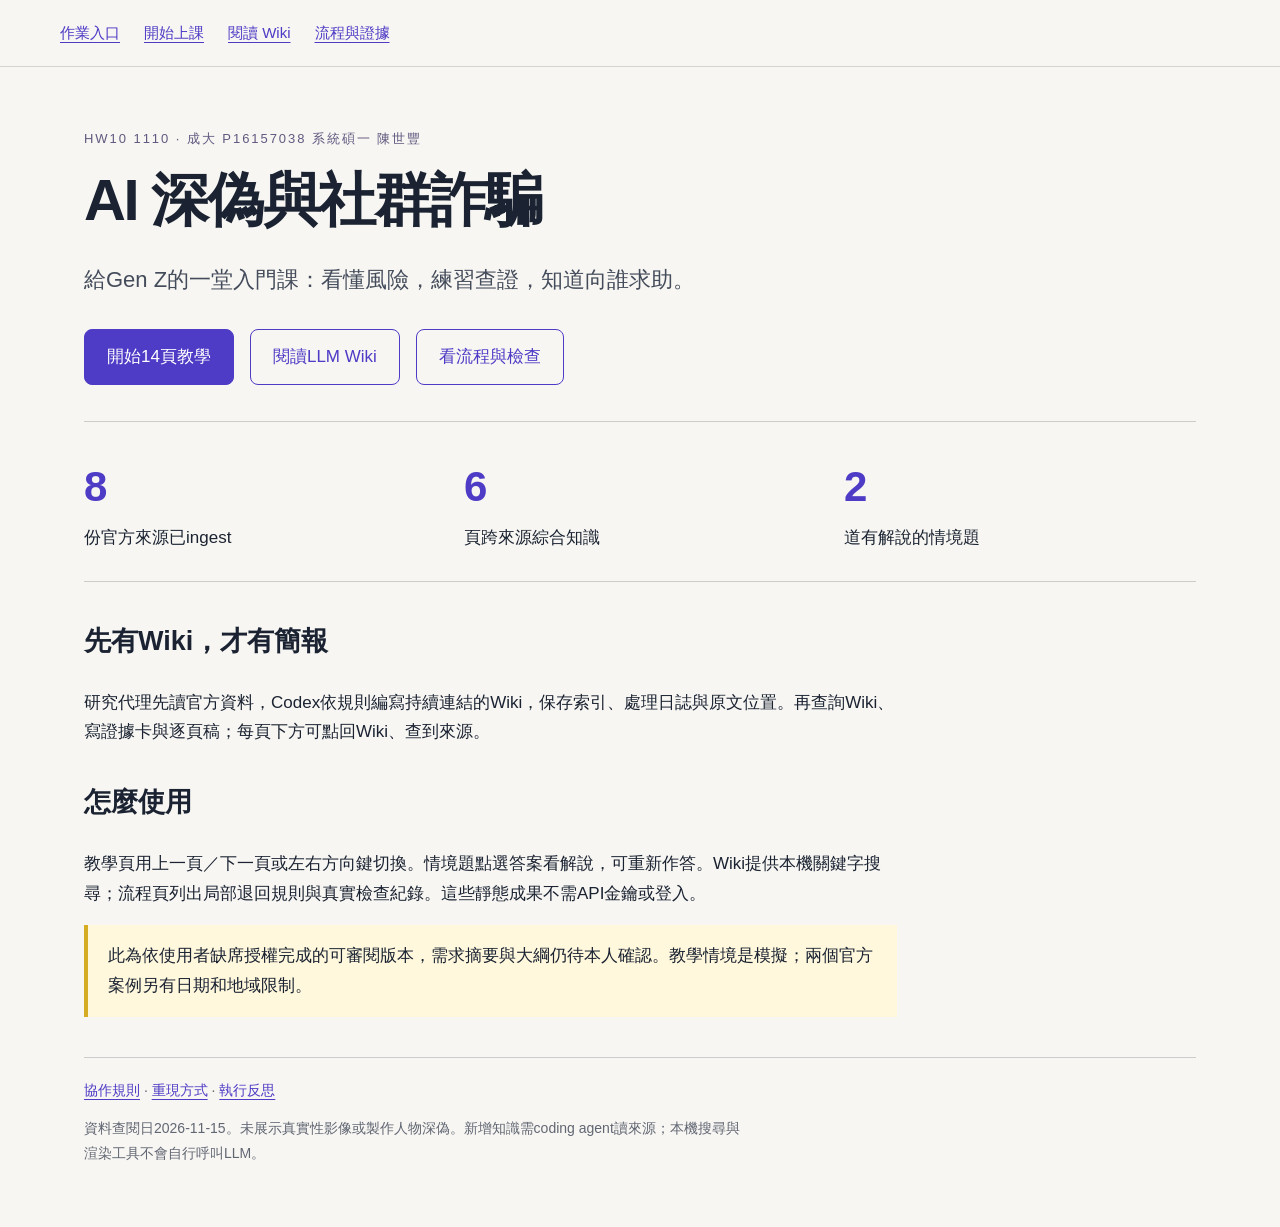
==== index.html @ 1b9a0677 "Render Wiki-derived teaching deck with independent review and real acceptance evidence" ====
<!doctype html><html lang="zh-Hant"><head><meta charset="utf-8"><meta name="viewport" content="width=device-width,initial-scale=1"><title>AI深偽與社群詐騙 HW10</title><style>*{box-sizing:border-box}body{margin:0;background:#f7f6f2;color:#1b2332;font:17px/1.75 "Microsoft JhengHei",sans-serif}a{color:#4e3bc6;text-underline-offset:4px}button,input{font:inherit}button,a,input{outline-offset:4px}a:focus-visible,button:focus-visible,input:focus-visible{outline:3px solid #9765eb}header{padding:20px max(24px,calc((100vw - 1160px)/2));border-bottom:1px solid #d5d5d0;display:flex;gap:24px;flex-wrap:wrap}header a{font-size:15px}main{max-width:1160px;margin:auto;padding:48px 24px}h1{font-size:clamp(32px,5vw,58px);line-height:1.25;letter-spacing:-.04em;margin:12px 0 24px}h2{font-size:27px;margin-top:32px}h3{font-size:21px;margin-bottom:8px}p{max-width:86ch}.eyebrow{font-size:13px;letter-spacing:.15em;color:#625880}.lead{font-size:22px;color:#444c5b}.actions{display:flex;flex-wrap:wrap;gap:16px;margin:30px 0}.actions a{padding:12px 22px;border:1px solid #4e3bc6;border-radius:8px;text-decoration:none}.actions a:first-child{background:#4e3bc6;color:white}.facts{display:grid;grid-template-columns:repeat(3,1fr);gap:28px;border-block:1px solid #ccc;padding:28px 0;margin:36px 0}.facts strong{font-size:42px;color:#4e3bc6;display:block}.notice{padding:16px 20px;border-left:4px solid #d5ac24;background:#fff8dd}.layout{display:grid;grid-template-columns:290px minmax(0,1fr);gap:40px}.side input{width:100%;padding:10px;border:1px solid #c9c9d2;border-radius:6px}.side nav a{display:block;margin:10px 0;font-size:14px}.side{min-width:0}.article{background:#fff;border:1px solid #ddd;padding:28px;min-width:0;overflow-wrap:anywhere}.article h1{font-size:30px}.article h2{font-size:22px}.article h3{font-size:18px}.article ul{padding-left:24px}.meta{font-size:14px;color:#5d6371}.graph{display:grid;gap:12px;margin:28px 0}.node{display:grid;grid-template-columns:60px 1fr 1fr;gap:18px;border-bottom:1px solid #ccc;padding:16px 12px}.node .number{color:#5d3cce;font-size:22px}.return{color:#a3481e;font-size:14px}.arrow{text-align:center;color:#7863b7;font-size:22px;line-height:1}table{border-collapse:collapse;width:100%;font-size:14px}td,th{text-align:left;padding:10px;border:1px solid #ccc;vertical-align:top}th{background:#eeecf4}.scroll{overflow:auto}code{font-family:Consolas,monospace;font-size:.9em;background:#eeeaf6;padding:2px 4px}footer{font-size:14px;color:#616673;margin-top:40px;border-top:1px solid #ccc;padding-top:20px}@media(max-width:750px){.layout,.facts{grid-template-columns:1fr}.node{grid-template-columns:40px 1fr}.node>div:last-child{grid-column:2}main{padding:30px 20px}.article{padding:20px}.side nav{max-height:230px;overflow:auto}h1{font-size:34px}}@media print{header,.side,.actions{display:none}.layout{display:block}.article{border:0}main{padding:0}}</style></head><body><header><a href="index.html">作業入口</a><a href="deck.html">開始上課</a><a href="wiki.html">閱讀 Wiki</a><a href="workflow.html">流程與證據</a></header><main><p class="eyebrow">HW10 1110 · 成大 P16157038 系統碩一 陳世豐</p><h1>AI 深偽與社群詐騙</h1><p class="lead">給Gen Z的一堂入門課：看懂風險，練習查證，知道向誰求助。</p><div class="actions"><a href="deck.html">開始14頁教學</a><a href="wiki.html">閱讀LLM Wiki</a><a href="workflow.html">看流程與檢查</a></div><div class="facts"><div><strong>8</strong>份官方來源已ingest</div><div><strong>6</strong>頁跨來源綜合知識</div><div><strong>2</strong>道有解說的情境題</div></div><h2>先有Wiki，才有簡報</h2><p>研究代理先讀官方資料，Codex依規則編寫持續連結的Wiki，保存索引、處理日誌與原文位置。再查詢Wiki、寫證據卡與逐頁稿；每頁下方可點回Wiki、查到來源。</p><h2>怎麼使用</h2><p>教學頁用上一頁／下一頁或左右方向鍵切換。情境題點選答案看解說，可重新作答。Wiki提供本機關鍵字搜尋；流程頁列出局部退回規則與真實檢查紀錄。這些靜態成果不需API金鑰或登入。</p><p class="notice">此為依使用者缺席授權完成的可審閱版本，需求摘要與大綱仍待本人確認。教學情境是模擬；兩個官方案例另有日期和地域限制。</p><footer><a href="AGENTS.md">協作規則</a> · <a href="README.md">重現方式</a> · <a href="reflection.md">執行反思</a><p>資料查閱日2026-11-15。未展示真實性影像或製作人物深偽。新增知識需coding agent讀來源；本機搜尋與渲染工具不會自行呼叫LLM。</p></footer></main></body></html>
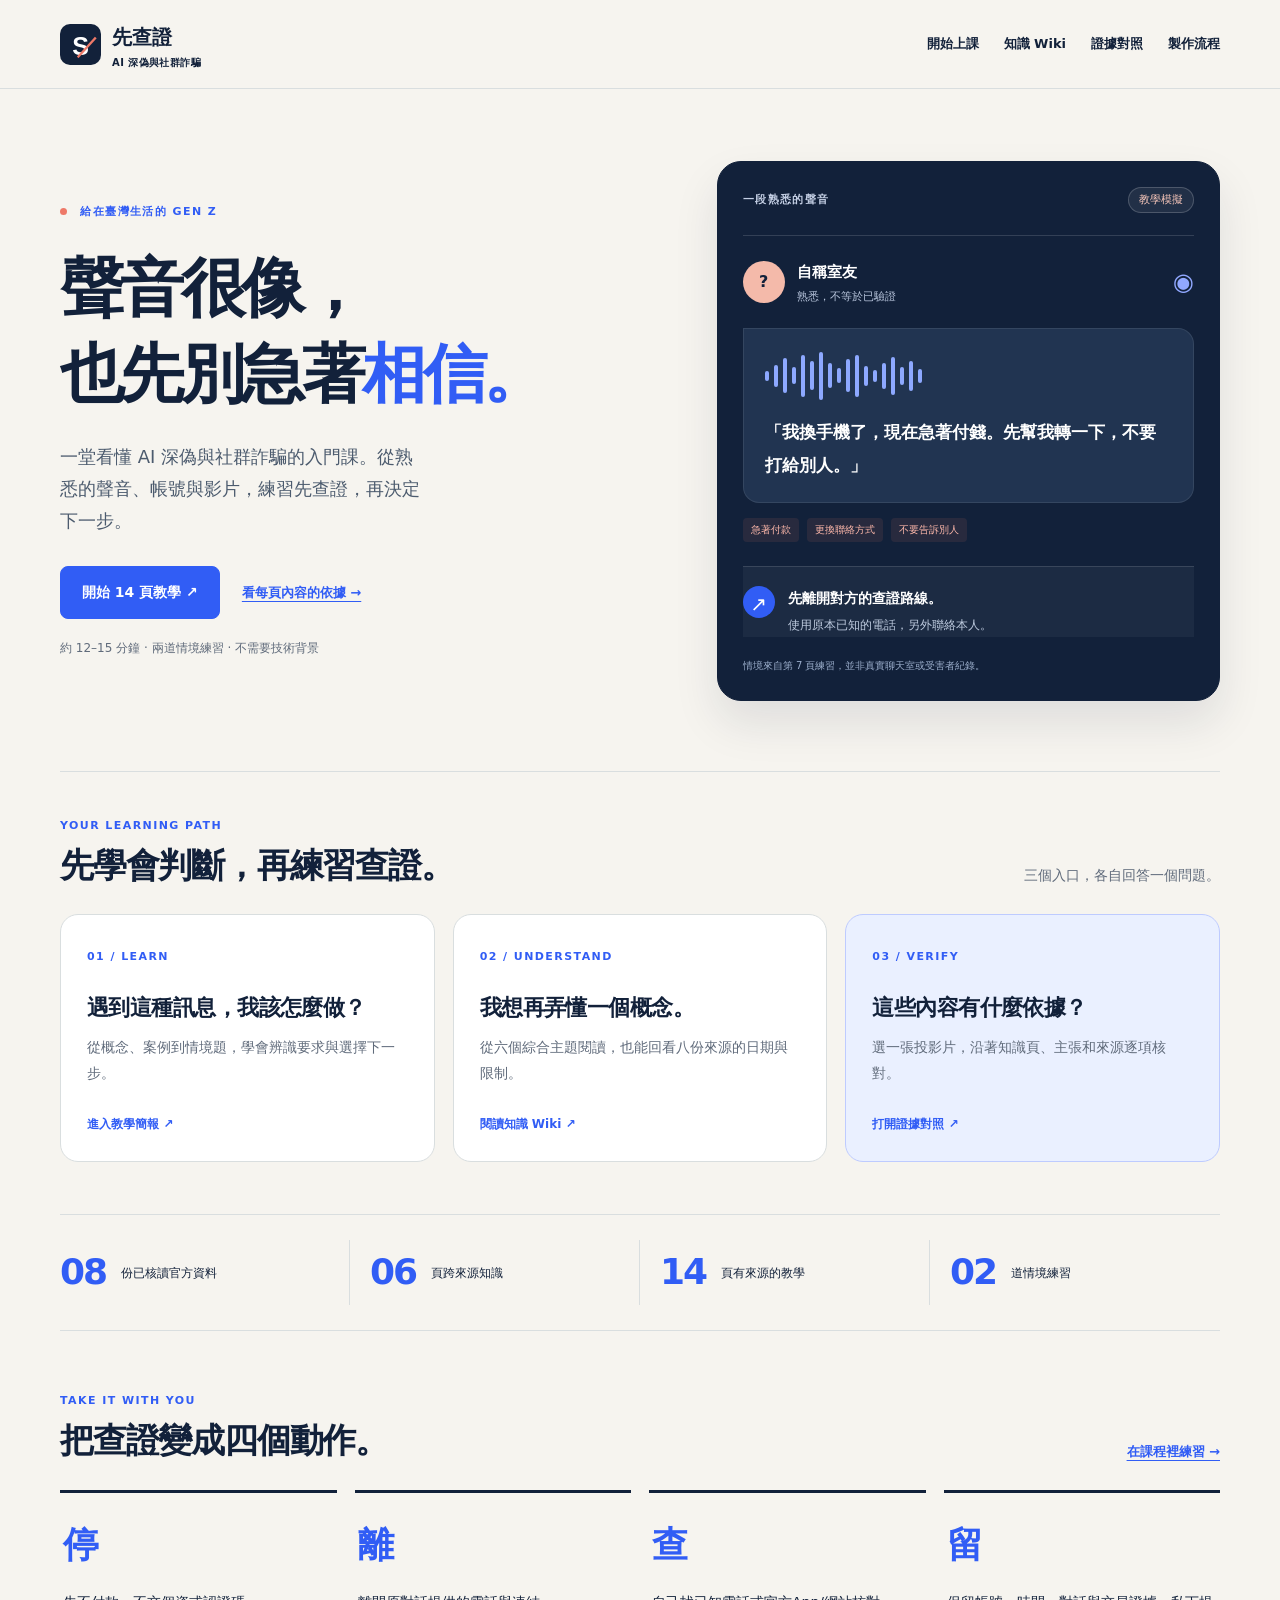
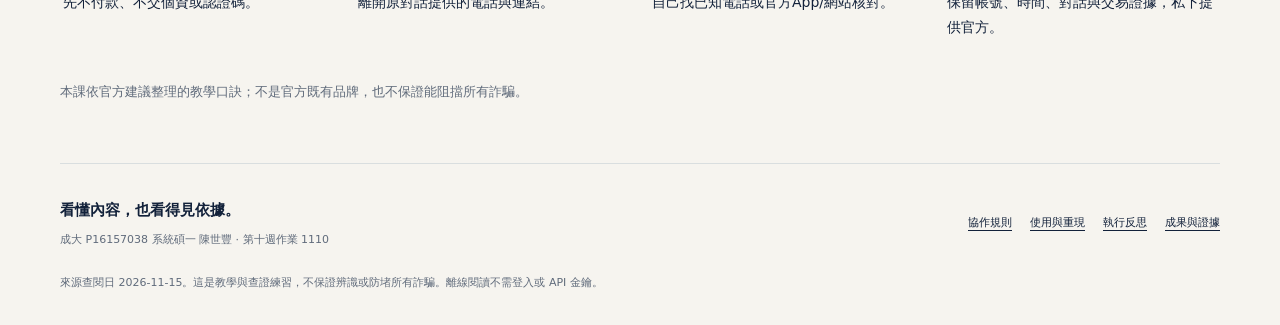
==== commit 6a0912bb: "Clarify evidence tracing and redesign educational interface" ====
--- a/index.html
+++ b/index.html
@@ -1 +1,128 @@
-<!doctype html><html lang="zh-Hant"><head><meta charset="utf-8"><meta name="viewport" content="width=device-width,initial-scale=1"><title>AI深偽與社群詐騙 HW10</title><style>*{box-sizing:border-box}body{margin:0;background:#f7f6f2;color:#1b2332;font:17px/1.75 "Microsoft JhengHei",sans-serif}a{color:#4e3bc6;text-underline-offset:4px}button,input{font:inherit}button,a,input{outline-offset:4px}a:focus-visible,button:focus-visible,input:focus-visible{outline:3px solid #9765eb}header{padding:20px max(24px,calc((100vw - 1160px)/2));border-bottom:1px solid #d5d5d0;display:flex;gap:24px;flex-wrap:wrap}header a{font-size:15px}main{max-width:1160px;margin:auto;padding:48px 24px}h1{font-size:clamp(32px,5vw,58px);line-height:1.25;letter-spacing:-.04em;margin:12px 0 24px}h2{font-size:27px;margin-top:32px}h3{font-size:21px;margin-bottom:8px}p{max-width:86ch}.eyebrow{font-size:13px;letter-spacing:.15em;color:#625880}.lead{font-size:22px;color:#444c5b}.actions{display:flex;flex-wrap:wrap;gap:16px;margin:30px 0}.actions a{padding:12px 22px;border:1px solid #4e3bc6;border-radius:8px;text-decoration:none}.actions a:first-child{background:#4e3bc6;color:white}.facts{display:grid;grid-template-columns:repeat(3,1fr);gap:28px;border-block:1px solid #ccc;padding:28px 0;margin:36px 0}.facts strong{font-size:42px;color:#4e3bc6;display:block}.notice{padding:16px 20px;border-left:4px solid #d5ac24;background:#fff8dd}.layout{display:grid;grid-template-columns:290px minmax(0,1fr);gap:40px}.side input{width:100%;padding:10px;border:1px solid #c9c9d2;border-radius:6px}.side nav a{display:block;margin:10px 0;font-size:14px}.side{min-width:0}.article{background:#fff;border:1px solid #ddd;padding:28px;min-width:0;overflow-wrap:anywhere}.article h1{font-size:30px}.article h2{font-size:22px}.article h3{font-size:18px}.article ul{padding-left:24px}.meta{font-size:14px;color:#5d6371}.graph{display:grid;gap:12px;margin:28px 0}.node{display:grid;grid-template-columns:60px 1fr 1fr;gap:18px;border-bottom:1px solid #ccc;padding:16px 12px}.node .number{color:#5d3cce;font-size:22px}.return{color:#a3481e;font-size:14px}.arrow{text-align:center;color:#7863b7;font-size:22px;line-height:1}table{border-collapse:collapse;width:100%;font-size:14px}td,th{text-align:left;padding:10px;border:1px solid #ccc;vertical-align:top}th{background:#eeecf4}.scroll{overflow:auto}code{font-family:Consolas,monospace;font-size:.9em;background:#eeeaf6;padding:2px 4px}footer{font-size:14px;color:#616673;margin-top:40px;border-top:1px solid #ccc;padding-top:20px}@media(max-width:750px){.layout,.facts{grid-template-columns:1fr}.node{grid-template-columns:40px 1fr}.node>div:last-child{grid-column:2}main{padding:30px 20px}.article{padding:20px}.side nav{max-height:230px;overflow:auto}h1{font-size:34px}}@media print{header,.side,.actions{display:none}.layout{display:block}.article{border:0}main{padding:0}}</style></head><body><header><a href="index.html">作業入口</a><a href="deck.html">開始上課</a><a href="wiki.html">閱讀 Wiki</a><a href="workflow.html">流程與證據</a></header><main><p class="eyebrow">HW10 1110 · 成大 P16157038 系統碩一 陳世豐</p><h1>AI 深偽與社群詐騙</h1><p class="lead">給Gen Z的一堂入門課：看懂風險，練習查證，知道向誰求助。</p><div class="actions"><a href="deck.html">開始14頁教學</a><a href="wiki.html">閱讀LLM Wiki</a><a href="workflow.html">看流程與檢查</a></div><div class="facts"><div><strong>8</strong>份官方來源已ingest</div><div><strong>6</strong>頁跨來源綜合知識</div><div><strong>2</strong>道有解說的情境題</div></div><h2>先有Wiki，才有簡報</h2><p>研究代理先讀官方資料，Codex依規則編寫持續連結的Wiki，保存索引、處理日誌與原文位置。再查詢Wiki、寫證據卡與逐頁稿；每頁下方可點回Wiki、查到來源。</p><h2>怎麼使用</h2><p>教學頁用上一頁／下一頁或左右方向鍵切換。情境題點選答案看解說，可重新作答。Wiki提供本機關鍵字搜尋；流程頁列出局部退回規則與真實檢查紀錄。這些靜態成果不需API金鑰或登入。</p><p class="notice">此為依使用者缺席授權完成的可審閱版本，需求摘要與大綱仍待本人確認。教學情境是模擬；兩個官方案例另有日期和地域限制。</p><footer><a href="AGENTS.md">協作規則</a> · <a href="README.md">重現方式</a> · <a href="reflection.md">執行反思</a><p>資料查閱日2026-11-15。未展示真實性影像或製作人物深偽。新增知識需coding agent讀來源；本機搜尋與渲染工具不會自行呼叫LLM。</p></footer></main></body></html>+<!doctype html><html lang="zh-Hant"><head><meta charset="utf-8"><meta name="viewport" content="width=device-width,initial-scale=1"><meta name="description" content="給在臺灣生活的初學者：透過教學簡報、知識 Wiki 與逐頁證據，認識 AI 深偽和社群詐騙。"><title>先查證，再決定｜AI 深偽與社群詐騙</title><style>:root{--ink:#12213a;--paper:#f6f4ef;--blue:#315df5;--coral:#ee7968;--muted:#606b7b;--line:#d9dedf;--pale:#eaf0ff;--white:#fff;--radius:18px}
+*{box-sizing:border-box}html{scroll-behavior:smooth;scroll-padding-top:110px}body{margin:0;background:var(--paper);color:var(--ink);font:16px/1.8 "Noto Sans TC","Microsoft JhengHei",system-ui,sans-serif}a{color:var(--blue);text-underline-offset:4px;overflow-wrap:anywhere}button,input,select{font:inherit}button,a,input,select,summary{touch-action:manipulation}a:focus-visible,button:focus-visible,input:focus-visible,select:focus-visible,summary:focus-visible{outline:3px solid var(--coral);outline-offset:4px}button,summary{cursor:pointer}img{max-width:100%;height:auto}h1,h2,h3,p{margin:0}h1,h2,h3{line-height:1.35}h1{font-size:clamp(38px,5vw,66px);letter-spacing:-.055em;font-weight:850}h2{font-size:clamp(26px,3vw,34px);letter-spacing:-.035em}h3{font-size:21px;letter-spacing:-.025em}p+p{margin-top:14px}code{background:#e9edf6;padding:2px 5px;border-radius:4px;font:13px/1.6 Consolas,monospace;overflow-wrap:anywhere}ul,ol{padding-left:24px}li+li{margin-top:8px}section,article,aside,div{min-width:0}[hidden]{display:none!important}.wrap{width:calc(100% - 56px);max-width:1160px;margin-inline:auto}.section{padding-block:58px;border-top:1px solid var(--line)}.section-heading{display:flex;justify-content:space-between;align-items:end;gap:28px;margin-bottom:26px}.section-heading>p{max-width:34ch;color:var(--muted);font-size:14px}.section-heading h2{margin-top:7px}.section-heading>div>p:not(.eyebrow){margin-top:10px;color:var(--muted)}.eyebrow,.tiny-label,.entry-index{font-size:11px;letter-spacing:.13em;font-weight:800}.eyebrow{color:var(--blue)}.lead{font-size:19px;line-height:1.9;max-width:66ch;color:#4c5b6e;margin-top:24px}.muted,.meta{color:var(--muted);font-size:13px}.type-label{font-size:11px;letter-spacing:.07em;font-weight:800;color:var(--blue)}.small-label{font-size:12px;color:var(--muted)}.skip-link{position:fixed;left:16px;top:10px;transform:translateY(-180%);z-index:100;background:var(--ink);color:white;padding:10px 18px;border-radius:7px}.skip-link:focus{transform:translateY(0)}
+.site-header{border-bottom:1px solid var(--line);background:rgba(246,244,239,.97);position:sticky;top:0;z-index:20}.header-inner{max-width:1160px;width:calc(100% - 56px);min-height:88px;margin:auto;display:flex;align-items:center;justify-content:space-between;gap:25px}.brand{display:flex;align-items:center;gap:11px;color:var(--ink);text-decoration:none;font-size:20px;font-weight:850;white-space:nowrap}.brand small{display:block;font-size:10px;line-height:1.5;font-weight:600;letter-spacing:.04em}.brand-symbol{display:grid;place-items:center;width:41px;height:41px;background:var(--ink);border-radius:10px;color:white;font-family:Arial,sans-serif;font-size:25px;position:relative}.brand-symbol>span{position:absolute;color:var(--coral);right:2px;bottom:-3px;font-size:23px}.header-inner nav{display:flex;align-items:center;gap:25px}.header-inner nav a{color:var(--ink);font-size:13px;text-decoration:none;font-weight:700;padding-block:28px}.header-inner nav a:hover,.header-inner nav a[aria-current]{color:var(--blue)}.header-inner nav a[aria-current]{box-shadow:inset 0 -3px var(--blue)}.button{display:inline-flex;align-items:center;justify-content:center;padding:13px 21px;border:1px solid var(--ink);border-radius:8px;text-decoration:none;color:var(--ink);font-size:14px;font-weight:800;min-height:48px}.button:hover{background:var(--ink);color:white}.button-primary{background:var(--blue);border-color:var(--blue);color:white}.button-primary:hover{background:#2146ca;border-color:#2146ca}.button-small{padding:9px 15px;min-height:41px}.text-link,.subtle-link{font-weight:700;font-size:13px}.subtle-link{font-size:12px}.actions{display:flex;flex-wrap:wrap;gap:22px;align-items:center;margin-block:28px 19px}.status-dot{display:inline-block;width:7px;height:7px;background:var(--coral);border-radius:50%;margin-right:8px}
+.home-hero{display:grid;grid-template-columns:1.08fr .92fr;align-items:center;gap:66px;padding-block:72px 70px}.hero-copy h1{margin-block:23px}.hero-copy h1>span{color:var(--blue)}.hero-lead{font-size:18px;color:#4c5b6e;max-width:32ch}.hero-note{font-size:12px;color:var(--muted)}.signal-demo{background:var(--ink);color:white;border-radius:24px;padding:25px;box-shadow:0 22px 45px #12213a1a;border:1px solid #12213a;position:relative}.demo-top{display:flex;align-items:center;justify-content:space-between;gap:12px;color:#c4cfe4;padding-bottom:22px;border-bottom:1px solid #ffffff24}.demo-chip{background:#ffffff12;border:1px solid #ffffff30;color:#f5c5b9;border-radius:30px;padding:2px 10px;font-size:11px}.contact-row{display:flex;align-items:center;gap:12px;padding-block:22px}.avatar{display:grid;place-items:center;background:#f4baaa;width:42px;height:42px;border-radius:50%;color:var(--ink);font-weight:900}.contact-row b{font-size:15px}.contact-row div>span{display:block;font-size:11px;color:#b8c5dc}.voice-mark{margin-left:auto;color:#91a8ff;font-size:24px}.voice-bubble{background:#213451;border:1px solid #ffffff16;border-radius:0 16px 16px;padding:21px}.voice-bubble p{font-size:17px;font-weight:600;line-height:1.9}.wave{display:flex;align-items:center;gap:5px;min-height:51px;margin-bottom:15px}.wave i{display:block;width:4px;height:var(--bar);background:#8da8ff;border-radius:4px}.signal-flags{display:flex;gap:8px;flex-wrap:wrap;margin-top:15px}.signal-flags span{background:#ee796819;color:#ffb9ab;font-size:10px;padding:3px 8px;border-radius:4px}.demo-answer{display:flex;align-items:flex-start;gap:13px;background:#ffffff0b;border-top:1px solid #ffffff20;margin-top:24px;padding:19px 0 0}.demo-answer>span{display:grid;place-items:center;background:var(--blue);font-size:20px;width:32px;height:32px;border-radius:50%;flex-shrink:0}.demo-answer p{font-size:12px;color:#bfcce0}.demo-answer b{display:block;color:white;font-size:14px;margin-bottom:4px}.demo-caption{font-size:10px;color:#9baecb;margin-top:20px}.learning-route{padding-block:44px 52px;border-top:1px solid var(--line)}.entry-grid{display:grid;grid-template-columns:repeat(3,1fr);gap:18px}.entry-card{border:1px solid var(--line);border-radius:var(--radius);background:var(--white);padding:26px;text-decoration:none;color:var(--ink);transition:transform .18s,border-color .18s}.entry-card:hover{transform:translateY(-4px);border-color:var(--blue)}.entry-index{color:var(--blue)}.entry-card h3{margin-block:23px 12px;font-size:22px}.entry-card p{font-size:14px;color:var(--muted);line-height:1.85}.entry-card>b{display:block;font-size:12px;color:var(--blue);margin-top:27px}.entry-evidence{background:var(--pale);border-color:#becbff}.fact-strip{display:grid;grid-template-columns:repeat(4,1fr);border-block:1px solid var(--line);padding-block:25px}.fact-strip>div{display:flex;gap:15px;align-items:center;padding-inline:20px;border-right:1px solid var(--line)}.fact-strip>div:first-child{padding-left:0}.fact-strip>div:last-child{border:0}.fact-strip b{font-size:36px;letter-spacing:-.06em;color:var(--blue)}.fact-strip span{font-size:12px;max-width:8em;line-height:1.7}.verification-block{padding-block:60px}.verify-grid{display:grid;grid-template-columns:repeat(4,1fr);gap:18px;margin-bottom:20px}.verify-step{border-top:3px solid var(--ink);padding:20px 3px}.verify-step>span{font-size:36px;font-weight:850;color:var(--blue)}.verify-step p{margin-top:12px;font-size:14px}.site-footer{display:grid;grid-template-columns:1fr auto;gap:18px 30px;border-top:1px solid var(--line);padding-block:32px}.site-footer b{font-size:15px}.site-footer p{font-size:11px;color:var(--muted);margin-top:5px}.footer-links{display:flex;gap:18px;align-items:center;flex-wrap:wrap}.footer-links a{font-size:11px;color:var(--ink)}.footer-note{grid-column:1/-1;max-width:85ch}
+.page-hero{padding-block:65px 48px}.page-hero h1{margin-top:17px}.page-hero .lead{max-width:60ch}.evidence-hero{display:grid;grid-template-columns:1fr 280px;gap:70px;align-items:center}.evidence-stamp{border:1px solid #b8c7ff;background:var(--pale);border-radius:var(--radius);padding:26px;display:flex;flex-direction:column;gap:15px}.evidence-stamp b{font-size:33px;line-height:1.55;letter-spacing:-.03em}.evidence-stamp>span:last-of-type{font-size:12px;color:var(--muted)}.requirement-grid{display:grid;grid-template-columns:repeat(3,1fr);gap:16px}.requirement-card{display:flex;flex-direction:column;align-items:start;border:1px solid var(--line);border-radius:13px;padding:23px;background:white}.requirement-card h3{margin-top:15px;font-size:19px}.requirement-card p{font-size:13px;color:var(--muted);margin-block:10px 16px}.result-line{font-size:11px;background:#edf2fa;color:#425d82;border-radius:4px;padding:3px 7px;margin-top:auto}.requirement-card>a{margin-top:16px}.trace-section{scroll-margin-top:100px}.trace-control{display:flex;gap:15px;align-items:center;background:var(--ink);border-radius:12px;padding:22px;color:white;margin-bottom:20px}.trace-control label{font-size:13px;font-weight:700;flex-shrink:0}.trace-control select{min-width:0;width:100%;padding:12px;background:white;color:var(--ink);border-radius:6px;border:1px solid #ffffff60;font-size:14px}.trace-control>span{font-size:11px;white-space:nowrap;color:#bac8df}.trace-title{background:white;border:1px solid var(--line);border-radius:13px;padding:25px}.trace-title-top{display:flex;gap:12px;align-items:center;margin-bottom:11px}.trace-title h3{font-size:27px;max-width:36ch}.trace-title>p{font-size:13px;color:var(--muted);margin-top:11px}.trace-links{display:flex;gap:15px;flex-wrap:wrap;margin-top:19px}.trace-path{display:grid;grid-template-columns:repeat(3,1fr);gap:12px;margin-block:14px}.trace-stage{padding:19px;background:#edf0f7;border-radius:9px}.trace-stage>span{font-size:10px;letter-spacing:.09em;color:var(--muted);font-weight:800}.trace-stage>b{display:block;font-size:15px;margin-top:5px}.trace-stage a{display:block;font-size:12px;margin-top:8px}.trace-subtitle{font-size:20px;margin-block:29px 16px}.trace-claims{display:grid;gap:12px}.trace-claim{background:white;border:1px solid var(--line);border-left:3px solid var(--blue);border-radius:0 10px 10px 0;padding:21px}.claim-meta{display:flex;flex-wrap:wrap;gap:12px;align-items:center}.trace-claim p{font-size:15px;line-height:1.9;margin-block:10px}.claim-location{font-size:12px;color:var(--muted)}.source-cite{display:flex;gap:12px;align-items:start;padding-top:13px;border-top:1px solid #e8ebef;margin-top:13px}.source-cite>span{font-size:11px;white-space:nowrap;color:var(--muted)}.source-cite>a{font-size:12px;font-weight:650}.query-list{display:grid;gap:13px}.query-card{border:1px solid var(--line);border-radius:11px;background:white;padding:22px}.query-card h4{font-size:16px;margin:10px 0}.query-card p{font-size:13px;color:#4c5b6e;line-height:1.9}.query-card details{margin-top:15px;font-size:12px}.query-card details p{margin-top:10px;font-size:12px}.query-card .trace-links{margin-top:13px}.id-chip{display:inline-flex;align-items:center;background:var(--pale);color:var(--blue);font:700 11px/1.6 Consolas,monospace;padding:4px 8px;border-radius:5px;text-decoration:none}.check-grid{display:grid;grid-template-columns:repeat(3,1fr);gap:17px}.check-card{display:flex;flex-direction:column;align-items:start;background:white;border:1px solid var(--line);border-radius:12px;padding:24px}.check-card h3{font-size:23px;margin-block:20px 10px}.check-card p{font-size:13px;color:var(--muted);margin-bottom:18px}.check-card time{display:block;font-size:10px;color:var(--muted);margin-top:auto;margin-bottom:10px}.record-boundary{font-size:11px;color:var(--muted);margin-top:18px;max-width:95ch}.record-details{margin-top:25px;border:1px solid var(--line);border-radius:8px;background:white}.record-details summary{padding:17px 20px;font-size:13px;font-weight:700}.table-wrap{overflow-x:auto}table{width:100%;border-collapse:collapse;font-size:12px}th,td{text-align:left;vertical-align:top;padding:14px 17px;border-top:1px solid var(--line);overflow-wrap:anywhere}th{background:#eef1f8}.test-status{font-size:10px;font-weight:800;border-radius:5px;padding:4px 8px;white-space:nowrap}.test-status.pass{background:#e7f1e9;color:#296845}.test-status.fail{background:#fde6e1;color:#9d4133}.proof-grid{display:grid;grid-template-columns:repeat(2,1fr);gap:21px}.proof-card{margin:0;background:white;border:1px solid var(--line);border-radius:12px;overflow:hidden}.proof-title{padding:18px 21px;display:flex;align-items:center;gap:12px}.proof-title>span{font-size:11px;font-weight:800;color:var(--blue)}.proof-title h3{font-size:17px}.proof-image-link{display:block;background:#e6ebf5;aspect-ratio:1.8;overflow:hidden}.proof-image-link img{display:block;width:100%;height:100%;object-fit:contain}.proof-card figcaption{padding:17px 21px;border-top:1px solid var(--line)}.proof-card figcaption b{font-size:12px}.proof-card figcaption p{font-size:10px;color:var(--muted);margin-top:8px}.proof-placeholder{display:grid;place-content:center;text-align:center;background:#edf1f8;aspect-ratio:1.8;padding:20px}.proof-placeholder span{font-size:30px;color:var(--blue)}.proof-placeholder p{font-size:12px;color:var(--muted)}.provenance-note>p{font-size:14px;color:var(--muted);margin-top:18px;max-width:90ch}.link-row{display:flex;gap:11px;flex-wrap:wrap;margin-top:25px}.link-row a{padding:8px 13px;background:white;border:1px solid var(--line);border-radius:5px;font-size:12px;text-decoration:none}
+.wiki-intro{padding-block:42px 31px;display:flex;align-items:center;justify-content:space-between;gap:35px}.page-heading{font-size:34px;font-weight:850;letter-spacing:-.035em;line-height:1.4;margin-top:12px}.intro-copy{font-size:14px;color:var(--muted);max-width:63ch;margin-top:12px}.inline-callout{flex-shrink:0;padding:18px 20px;background:var(--pale);border-radius:9px;text-decoration:none;font-size:11px}.inline-callout>b{display:block;font-size:13px;margin-top:6px}.wiki-layout{display:grid;grid-template-columns:270px minmax(0,1fr);gap:26px;align-items:start;padding-bottom:50px}.wiki-sidebar{position:sticky;top:110px;background:white;border:1px solid var(--line);border-radius:13px;overflow:hidden}.sidebar-top{padding:20px 18px;border-bottom:1px solid var(--line)}.sidebar-top label{display:block;font-size:13px;font-weight:800;margin-bottom:10px}.search-box{display:flex;align-items:center;gap:7px;border:1px solid #b8c3d3;border-radius:6px;padding:7px 10px}.search-box>span{font-size:23px;line-height:1;color:var(--muted)}.search-box input{width:100%;min-width:0;border:0;background:transparent;font-size:12px;padding:4px;outline-offset:3px}.sidebar-top .meta{margin-top:9px;font-size:10px}#wiki-list{max-height:50vh;overflow:auto;padding:13px 12px}.nav-group-title{margin:9px 8px 5px;color:var(--muted);font-size:10px;font-weight:800;letter-spacing:.06em}.wiki-nav-link{display:block;padding:9px 9px;border-radius:6px;text-decoration:none;color:var(--ink);font-size:12px;line-height:1.65}.wiki-nav-link[aria-current]{color:var(--blue);background:var(--pale);font-weight:750}.wiki-nav-link:hover{background:#f0f3fa}.wiki-nav-link>span{display:block;font-size:9px;color:var(--muted);font-family:Consolas,monospace;margin-bottom:3px}.sidebar-footer{padding:15px 18px;background:#f7f8fb;border-top:1px solid var(--line)}.sidebar-footer a{font-size:10px;margin-right:12px}.sidebar-footer p{font-size:10px;color:var(--muted);margin-top:10px}.wiki-article{background:white;border:1px solid var(--line);padding:32px 35px;border-radius:13px;overflow-wrap:anywhere}.article-tools{display:flex;gap:15px;align-items:center;flex-wrap:wrap;padding-bottom:22px;border-bottom:1px solid var(--line);margin-bottom:26px}.article-tools .muted{font-size:10px}.article-tools>a{margin-left:auto;font-size:10px}.document h1{font-size:33px;line-height:1.5;letter-spacing:-.035em;margin-bottom:24px}.document h2{font-size:22px;margin-block:31px 15px}.document h3{font-size:18px;margin-block:25px 12px}.document p,.document li{font-size:14px;line-height:1.95}.document>p:first-of-type{font-size:11px;color:var(--muted)}.document>p+p{margin-top:14px}.document a{font-weight:600}.source-profile{margin-top:30px;padding:22px;background:#f2f5fb;border-radius:9px}.profile-row{display:grid;grid-template-columns:80px 1fr;gap:14px;margin-bottom:13px}.profile-row>span{font-size:11px;color:var(--muted)}.profile-row>b,.profile-row>p{font-size:12px;font-weight:500}.source-actions{display:flex;gap:17px;flex-wrap:wrap;align-items:center;margin-top:20px}.boundary{margin-top:27px;border-left:3px solid var(--coral);padding:19px 22px;background:#fff4ef}.boundary h2{font-size:18px;margin-top:6px}.boundary li{font-size:12px;line-height:1.9}.claim-section{margin-top:35px;border-top:1px solid var(--line);padding-top:28px}.claim-section h2{font-size:22px}.chip-row{display:flex;gap:6px;flex-wrap:wrap}.claim-list{list-style:none;margin:22px 0 0;padding:0}.claim-item{padding:19px 0;border-top:1px solid #e7ebf0;scroll-margin-top:118px}.claim-item>div{display:flex;gap:13px;align-items:center;flex-wrap:wrap}.claim-item p{font-size:13px;margin-block:10px}.claim-item.is-highlighted{background:#fff2e8;outline:2px solid var(--coral);border-radius:7px;padding:16px}.related-section{margin-top:27px;border-top:1px solid var(--line);padding-top:25px}.related-section h2{font-size:20px;margin-bottom:17px}.related-link{display:block;margin-top:10px;font-size:13px}
+.graph-board{display:grid;grid-template-columns:repeat(3,1fr);gap:25px;align-items:start}.graph-phase{position:relative;border:1px solid var(--line);border-radius:14px;background:#eaf0fa;padding:19px}.graph-phase:nth-child(2){background:#eef0f8}.graph-phase:nth-child(3){background:#f5eee9}.graph-phase>header{display:flex;gap:11px;align-items:center;margin-bottom:23px}.graph-phase>header>span{font-size:11px;color:var(--blue);font-weight:800}.graph-phase h3{font-size:17px}.graph-phase:not(:last-child)::after{content:'→';position:absolute;right:-21px;top:21px;color:var(--blue);font-size:24px;z-index:1}.graph-node{display:flex;flex-direction:column;align-items:start;background:white;border:1px solid #d5dce9;border-radius:8px;padding:15px;text-decoration:none;color:var(--ink)}.graph-node:hover{border-color:var(--blue)}.graph-node>span{font:700 10px Consolas,monospace;color:var(--blue)}.graph-node>b{font-size:15px;margin-top:7px}.graph-node>small{font-size:10px;color:var(--muted);margin-top:5px}.graph-arrow{display:block;text-align:center;color:#97a7c0;font-size:19px;line-height:1.6}.return-lanes{display:grid;grid-template-columns:repeat(3,1fr);gap:13px;margin-top:22px}.return-lanes>a{font-size:11px;padding:13px;border:1px dashed #d2a294;color:#8e4a3b;border-radius:7px;text-decoration:none;background:#fff7f0}.return-lanes span{font-size:17px;margin-right:5px}.node-list{display:grid;gap:11px}.node-detail{border:1px solid var(--line);background:white;border-radius:9px;scroll-margin-top:110px}.node-detail>summary{padding:18px 22px;font-size:15px;font-weight:700}.node-detail>summary>span{display:inline-block;color:var(--blue);font:700 11px Consolas,monospace;margin-right:20px}.node-content{padding:0 24px 24px}.node-content dl{margin:0}.node-content dl>div{display:grid;grid-template-columns:100px 1fr;gap:15px;border-top:1px solid #e7ebf1;padding-block:12px}.node-content dt{font-size:11px;color:var(--muted)}.node-content dd{margin:0;font-size:13px}.process-pending{margin-top:15px;font-size:11px;background:#fff3e8;padding:14px;border-radius:6px}.repair-grid{display:grid;grid-template-columns:repeat(3,1fr);gap:18px}.repair-grid>article{background:white;border:1px solid var(--line);border-radius:11px;padding:23px}.repair-grid>article>span{font-size:10px;font-weight:800;color:var(--blue)}.repair-grid h3{font-size:20px;margin-block:15px}.repair-grid code{display:block;font-size:10px;margin-block:15px}.repair-grid p{font-size:13px;color:var(--muted)}.stop-rules{display:grid;grid-template-columns:1.3fr 1fr;gap:60px}.stop-rules p{font-size:13px;color:var(--muted);margin-top:17px}.stop-rules b{display:inline-block;background:var(--ink);color:white;border-radius:6px;padding:8px 13px;font-size:14px;margin:0 8px 10px 0}
+@media(max-width:950px){.home-hero{gap:32px}.hero-copy h1{font-size:49px}.header-inner nav{gap:17px}.fact-strip>div{padding-inline:13px;gap:10px}.wiki-layout{grid-template-columns:230px 1fr;gap:18px}.wiki-article{padding:26px}.trace-path{gap:8px}.trace-stage{padding:15px}.evidence-hero{gap:35px;grid-template-columns:1fr 235px}.check-grid{gap:12px}.check-card{padding:19px}.entry-card{padding:22px}.return-lanes{grid-template-columns:1fr}.stop-rules{gap:30px}}
+@media(max-width:720px){html{scroll-padding-top:124px}.wrap,.header-inner{width:calc(100% - 36px)}.header-inner{min-height:110px;align-items:start;flex-direction:column;gap:8px;padding-top:15px}.brand{font-size:17px}.brand-symbol{width:33px;height:33px;font-size:20px}.brand small{font-size:8px}.header-inner nav{width:100%;justify-content:space-between;gap:10px}.header-inner nav a{font-size:11px;padding-block:8px 12px}.home-hero{grid-template-columns:1fr;padding-block:36px 42px;gap:31px}.hero-copy h1{font-size:43px;letter-spacing:-.06em;line-height:1.3;margin-block:18px}.hero-lead{font-size:16px;max-width:34ch}.hero-note{font-size:10px}.actions{gap:16px;margin-top:23px}.button{font-size:12px;padding:12px 15px}.text-link{font-size:12px}.signal-demo{padding:21px;border-radius:18px}.demo-top{padding-bottom:17px}.contact-row{padding-block:17px}.voice-bubble{padding:17px}.voice-bubble p{font-size:16px}.wave{gap:5px}.wave i{width:4px}.section,.learning-route,.verification-block{padding-block:35px}.section-heading{display:block;margin-bottom:21px}.section-heading>p{margin-top:12px;max-width:40ch}.section-heading>a{display:inline-block;margin-top:14px}.section-heading h2,h2{font-size:26px}.entry-grid,.requirement-grid,.check-grid,.repair-grid,.proof-grid{grid-template-columns:1fr}.entry-card h3{margin-top:15px;font-size:22px}.entry-card>b{margin-top:18px}.fact-strip{grid-template-columns:repeat(2,1fr);gap:17px 0;padding-block:20px}.fact-strip>div{padding-inline:15px}.fact-strip>div:nth-child(2){border-right:0}.fact-strip>div:nth-child(3){padding-left:0}.fact-strip b{font-size:31px}.verify-grid{grid-template-columns:repeat(2,1fr);gap:16px}.verify-step{padding-top:13px}.verify-step>span{font-size:31px}.verify-step p{font-size:12px}.site-footer{grid-template-columns:1fr;padding-block:25px}.footer-links{gap:16px}.footer-note{grid-column:auto}.page-hero{padding-block:35px}.page-hero h1{font-size:41px}.lead{font-size:16px;margin-top:20px}.evidence-hero{grid-template-columns:1fr;gap:25px}.evidence-stamp{padding:21px;gap:10px}.evidence-stamp b{font-size:27px}.evidence-stamp b br{display:none}.requirement-card{padding:22px}.trace-control{display:block;padding:18px}.trace-control label{display:block;margin-bottom:12px}.trace-control select{display:block;font-size:12px;width:100%}.trace-control>span{display:block;margin-top:9px}.trace-title{padding:21px}.trace-title h3{font-size:24px}.trace-path{grid-template-columns:1fr}.trace-stage{padding:17px}.trace-claim{padding:18px}.trace-claim p{font-size:14px}.source-cite{display:block}.source-cite>a{display:block;margin-top:6px}.query-card{padding:19px}.check-card h3{font-size:24px}.check-card time{margin-top:10px}.record-details summary{font-size:12px;padding:16px}.proof-title{padding:17px}.proof-image-link{aspect-ratio:1.5}.provenance-note>p{font-size:13px}.wiki-intro{display:block;padding-block:29px}.page-heading{font-size:29px}.intro-copy{font-size:13px}.inline-callout{display:block;margin-top:18px;padding:14px 16px}.inline-callout>b{display:inline;margin-left:13px}.wiki-layout{grid-template-columns:1fr;gap:21px}.wiki-sidebar{position:static}.sidebar-top{padding:16px}.sidebar-top .meta{margin-top:6px}#wiki-list{max-height:200px;padding:8px 10px}.wiki-nav-link{padding:8px 9px}.sidebar-footer{padding:12px 16px}.sidebar-footer p{margin-top:6px}.wiki-article{padding:23px 20px}.article-tools{gap:11px;margin-bottom:22px;padding-bottom:18px}.article-tools>a{margin-left:0}.document h1{font-size:29px}.document h2{font-size:22px}.document p,.document li{font-size:14px}.source-profile{padding:18px}.profile-row{grid-template-columns:67px 1fr;gap:10px}.boundary{padding:17px}.claim-item>div{gap:9px}.graph-board{grid-template-columns:1fr;gap:28px}.graph-phase:not(:last-child)::after{content:'↓';right:50%;top:auto;bottom:-31px}.graph-phase{padding:19px}.return-lanes{margin-top:20px}.node-detail>summary{padding:17px;font-size:14px}.node-detail>summary>span{margin-right:13px}.node-content{padding:0 18px 20px}.node-content dl>div{grid-template-columns:77px 1fr;gap:9px}.node-content dd{font-size:12px}.stop-rules{grid-template-columns:1fr;gap:20px}th,td{padding:12px 10px;font-size:11px}}
+@media(prefers-reduced-motion:reduce){html{scroll-behavior:auto}*{transition:none!important}}@media print{.site-header,.skip-link,.wiki-sidebar,.actions{display:none}.wrap{width:100%;max-width:none}.wiki-layout{display:block}.wiki-article{border:0;padding:0}.section{break-inside:avoid;padding-block:20px}.site-footer{margin-top:20px}.proof-card{break-inside:avoid}body{background:white}}
+</style></head><body class="portal-page"><a class="skip-link" href="#main">跳至主要內容</a><header class="site-header"><div class="header-inner"><a class="brand" href="index.html"><span class="brand-symbol" aria-hidden="true">S<span>／</span></span><span>先查證<small>AI 深偽與社群詐騙</small></span></a><nav aria-label="主要導覽"><a href="deck.html">開始上課</a><a href="wiki.html">知識 Wiki</a><a href="evidence.html">證據對照</a><a href="workflow.html">製作流程</a></nav></div></header><main id="main"><section class="home-hero wrap"><div class="hero-copy"><p class="eyebrow"><span class="status-dot"></span> 給在臺灣生活的 GEN Z</p><h1>聲音很像，<br>也先別急著<span>相信。</span></h1><p class="hero-lead">一堂看懂 AI 深偽與社群詐騙的入門課。從熟悉的聲音、帳號與影片，練習先查證，再決定下一步。</p><div class="actions"><a href="deck.html" class="button button-primary">開始 14 頁教學 ↗</a><a href="evidence.html#slide=s06" class="text-link">看每頁內容的依據 →</a></div><p class="hero-note">約 12–15 分鐘 · 兩道情境練習 · 不需要技術背景</p></div><div class="signal-demo" aria-label="教學模擬：自稱室友的急迫轉帳訊息"><div class="demo-top"><span class="tiny-label">一段熟悉的聲音</span><span class="demo-chip">教學模擬</span></div><div class="contact-row"><span class="avatar" aria-hidden="true">?</span><div><b>自稱室友</b><span>熟悉，不等於已驗證</span></div><span class="voice-mark" aria-hidden="true">◉</span></div><div class="voice-bubble"><div class="wave" aria-hidden="true"><i style="--bar:10px"></i><i style="--bar:22px"></i><i style="--bar:35px"></i><i style="--bar:17px"></i><i style="--bar:42px"></i><i style="--bar:29px"></i><i style="--bar:48px"></i><i style="--bar:25px"></i><i style="--bar:15px"></i><i style="--bar:33px"></i><i style="--bar:42px"></i><i style="--bar:20px"></i><i style="--bar:12px"></i><i style="--bar:26px"></i><i style="--bar:38px"></i><i style="--bar:18px"></i><i style="--bar:30px"></i><i style="--bar:14px"></i></div><p>「我換手機了，現在急著付錢。先幫我轉一下，不要打給別人。」</p></div><div class="signal-flags"><span>急著付款</span><span>更換聯絡方式</span><span>不要告訴別人</span></div><div class="demo-answer"><span aria-hidden="true">↗</span><p><b>先離開對方的查證路線。</b>使用原本已知的電話，另外聯絡本人。</p></div><p class="demo-caption">情境來自第 7 頁練習，並非真實聊天室或受害者紀錄。</p></div></section><section class="wrap learning-route"><div class="section-heading"><div><p class="eyebrow">YOUR LEARNING PATH</p><h2>先學會判斷，再練習查證。</h2></div><p>三個入口，各自回答一個問題。</p></div><div class="entry-grid"><a href="deck.html" class="entry-card"><span class="entry-index">01 / LEARN</span><h3>遇到這種訊息，我該怎麼做？</h3><p>從概念、案例到情境題，學會辨識要求與選擇下一步。</p><b>進入教學簡報 ↗</b></a><a href="wiki.html" class="entry-card"><span class="entry-index">02 / UNDERSTAND</span><h3>我想再弄懂一個概念。</h3><p>從六個綜合主題閱讀，也能回看八份來源的日期與限制。</p><b>閱讀知識 Wiki ↗</b></a><a href="evidence.html" class="entry-card entry-evidence"><span class="entry-index">03 / VERIFY</span><h3>這些內容有什麼依據？</h3><p>選一張投影片，沿著知識頁、主張和來源逐項核對。</p><b>打開證據對照 ↗</b></a></div></section><section class="wrap fact-strip"><div><b>08</b><span>份已核讀官方資料</span></div><div><b>06</b><span>頁跨來源知識</span></div><div><b>14</b><span>頁有來源的教學</span></div><div><b>02</b><span>道情境練習</span></div></section><section class="wrap verification-block"><div class="section-heading"><div><p class="eyebrow">TAKE IT WITH YOU</p><h2>把查證變成四個動作。</h2></div><a href="deck.html#s11" class="text-link">在課程裡練習 →</a></div><div class="verify-grid"><article class="verify-step"><span>停</span><p>先不付款、不交個資或認證碼。</p></article><article class="verify-step"><span>離</span><p>離開原對話提供的電話與連結。</p></article><article class="verify-step"><span>查</span><p>自己找已知電話或官方App/網站核對。</p></article><article class="verify-step"><span>留</span><p>保留帳號、時間、對話與交易證據，私下提供官方。</p></article></div><p class="meta">本課依官方建議整理的教學口訣；不是官方既有品牌，也不保證能阻擋所有詐騙。</p></section></main><footer class="site-footer wrap"><div><b>看懂內容，也看得見依據。</b><p>成大 P16157038 系統碩一 陳世豐 · 第十週作業 1110</p></div><div class="footer-links"><a href="AGENTS.md" class="">協作規則</a><a href="README.md" class="">使用與重現</a><a href="reflection.md" class="">執行反思</a><a href="evidence.html" class="">成果與證據</a></div><p class="footer-note">來源查閱日 2026-11-15。這是教學與查證練習，不保證辨識或防堵所有詐騙。離線閱讀不需登入或 API 金鑰。</p></footer><script>/* Offline portal enhancements. Source and evidence JSON are embedded by the renderer. */
+(() => {
+  "use strict";
+  const byId = (id) => document.getElementById(id);
+  const read = (id) => { const n = byId(id); return n ? JSON.parse(n.textContent) : null; };
+  const make = (tag, text, cls) => { const n = document.createElement(tag); if (text !== undefined) n.textContent = text; if (cls) n.className = cls; return n; };
+  const anchor = (href, text, cls = "subtle-link") => { const n = make("a", text, cls); n.href = href; return n; };
+  const wikiHref = (path, claim) => `wiki.html#page=${encodeURIComponent(path)}${claim ? `&claim=${encodeURIComponent(claim)}` : ""}`;
+  const params = () => new URLSearchParams(location.hash.slice(1));
+  const pages = read("wiki-data");
+  if (pages) {
+    const search = byId("wiki-search"), list = byId("wiki-list"), article = byId("wiki-article");
+    let selected;
+    const navigation = () => {
+      const value = search.value.normalize("NFKC").toLocaleLowerCase("zh-Hant").trim();
+      const matching = pages.filter((p) => [p.id, p.title, p.summary, ...p.sources, ...p.claims.map((c) => `${c.id} ${c.text}`)].join(" ").normalize("NFKC").toLocaleLowerCase("zh-Hant").includes(value));
+      list.replaceChildren();
+      for (const [kind, label] of [["concept", "六個綜合主題"], ["source", "逐篇官方來源"]]) {
+        const group = matching.filter((p) => p.kind === kind);
+        if (!group.length) continue;
+        list.append(make("p", label, "nav-group-title"));
+        for (const p of group) {
+          const a = anchor(wikiHref(p.path), undefined, "wiki-nav-link");
+          a.append(make("span", p.id), document.createTextNode(p.title));
+          if (p.path === selected?.path) a.setAttribute("aria-current", "page");
+          list.append(a);
+        }
+      }
+      if (!matching.length) list.append(make("p", "沒有符合的頁面，請改用較短關鍵字。", "meta"));
+      byId("wiki-result-count").textContent = `${matching.length} 頁符合，共 ${pages.length} 頁`;
+    };
+    const show = (shouldScroll = false) => {
+      selected = pages.find((p) => p.path === params().get("page")) || pages.find((p) => p.kind === "concept");
+      // HTML is compiled from local, escaped source Markdown; no user input enters it.
+      article.innerHTML = selected.html;
+      document.title = `${selected.title}｜知識 Wiki`;
+      navigation();
+      const claim = params().get("claim");
+      const target = claim ? byId(`claim-${claim}`) : null;
+      if (target) { target.classList.add("is-highlighted"); target.scrollIntoView({ block: "center" }); }
+      else if (shouldScroll && innerWidth <= 720) article.scrollIntoView({ block: "start" });
+    };
+    search.addEventListener("input", navigation);
+    search.addEventListener("search", navigation);
+    addEventListener("hashchange", () => show(true));
+    show();
+  }
+
+  const trace = read("trace-data");
+  if (trace) {
+    const select = byId("trace-select"), panel = byId("trace-panel");
+    const draw = (id) => {
+      const item = trace.find((x) => x.slide === id) || trace.find((x) => x.slide === "s06") || trace[0];
+      select.value = item.slide;
+      panel.replaceChildren();
+      const header = make("div", undefined, "trace-title");
+      const top = make("div", undefined, "trace-title-top");
+      top.append(make("span", item.slide.toUpperCase(), "id-chip"), make("span", "實際教學頁面", "small-label"));
+      header.append(top, make("h3", item.title));
+      if (item.lead) header.append(make("p", item.lead));
+      const actions = make("div", undefined, "trace-links");
+      actions.append(anchor(`deck.html#${item.slide}`, "打開這張投影片 ↗", "button button-small"), anchor(item.draft_path, "逐頁稿原檔 ↗"));
+      header.append(actions);
+      panel.append(header);
+
+      const path = make("div", undefined, "trace-path");
+      const stage1 = make("div", undefined, "trace-stage");
+      stage1.append(make("span", "01 / 先讀知識"), make("b", "使用的 Wiki 頁"));
+      for (const p of item.pages) stage1.append(anchor(wikiHref(p.path), `${p.id} · ${p.title} ↗`));
+      const stage2 = make("div", undefined, "trace-stage");
+      stage2.append(make("span", "02 / 查詢與整理"), make("b", "保存的問題與證據卡"));
+      for (const q of item.queries) stage2.append(anchor(q.card_path, `${q.id} · ${q.question} ↗`));
+      const stage3 = make("div", undefined, "trace-stage");
+      stage3.append(make("span", "03 / 寫成教材"), make("b", "引用對應到這一頁"), anchor(`deck.html#${item.slide}`, `${item.slide.toUpperCase()} · 開啟實際 HTML ↗`));
+      path.append(stage1, stage2, stage3); panel.append(path);
+
+      panel.append(make("h3", "主張、原文位置與日期", "trace-subtitle"));
+      const claims = make("div", undefined, "trace-claims");
+      for (const claim of item.claims) {
+        const box = make("article", undefined, "trace-claim");
+        const meta = make("div", undefined, "claim-meta");
+        meta.append(make("span", claim.id, "id-chip"), make("span", `來源日期 ${claim.date}`, "small-label"));
+        box.append(meta, make("p", claim.text), make("div", `原文位置：${claim.location || claim.locator || "未另列"}`, "claim-location"));
+        const cite = make("div", undefined, "source-cite");
+        cite.append(make("span", claim.source_id), anchor(claim.url, `${claim.source_title} ↗`));
+        box.append(cite, make("p", claim.issuer, "meta"));
+        const links = make("div", undefined, "trace-links");
+        links.append(anchor(wikiHref(`sources/${claim.source_id}.md`, claim.id), "Wiki 來源與限制 ↗"), anchor(claim.raw_path, "封存節錄 ↗"));
+        box.append(links); claims.append(box);
+      }
+      panel.append(claims, make("h3", "當時問了什麼，整理出什麼？", "trace-subtitle"));
+      const queries = make("div", undefined, "query-list");
+      for (const q of item.queries) {
+        const box = make("article", undefined, "query-card");
+        box.append(make("span", q.id, "id-chip"), make("h4", q.question), make("p", q.answer));
+        const details = make("details");
+        details.append(make("summary", "查看保存的證據卡摘要"), make("p", q.card_answer));
+        const links = make("div", undefined, "trace-links");
+        links.append(anchor(q.query_path, `${q.id} 查詢紀錄 ↗`), anchor(q.card_path, `${q.id} 證據卡檔案 ↗`));
+        box.append(details, links); queries.append(box);
+      }
+      panel.append(queries);
+      if (item.note) { const n = make("p", item.note, "record-boundary"); panel.append(n); }
+    };
+    select.addEventListener("change", () => { history.replaceState(null, "", `#slide=${select.value}`); draw(select.value); });
+    addEventListener("hashchange", () => { const id = params().get("slide"); if (id) draw(id); });
+    draw(params().get("slide") || select.value);
+  }
+
+  const revealNode = () => {
+    if (!location.hash.startsWith("#detail-")) return;
+    const node = byId(location.hash.slice(1));
+    if (node?.tagName === "DETAILS") node.open = true;
+  };
+  addEventListener("hashchange", revealNode);
+  revealNode();
+})();
+</script></body></html>
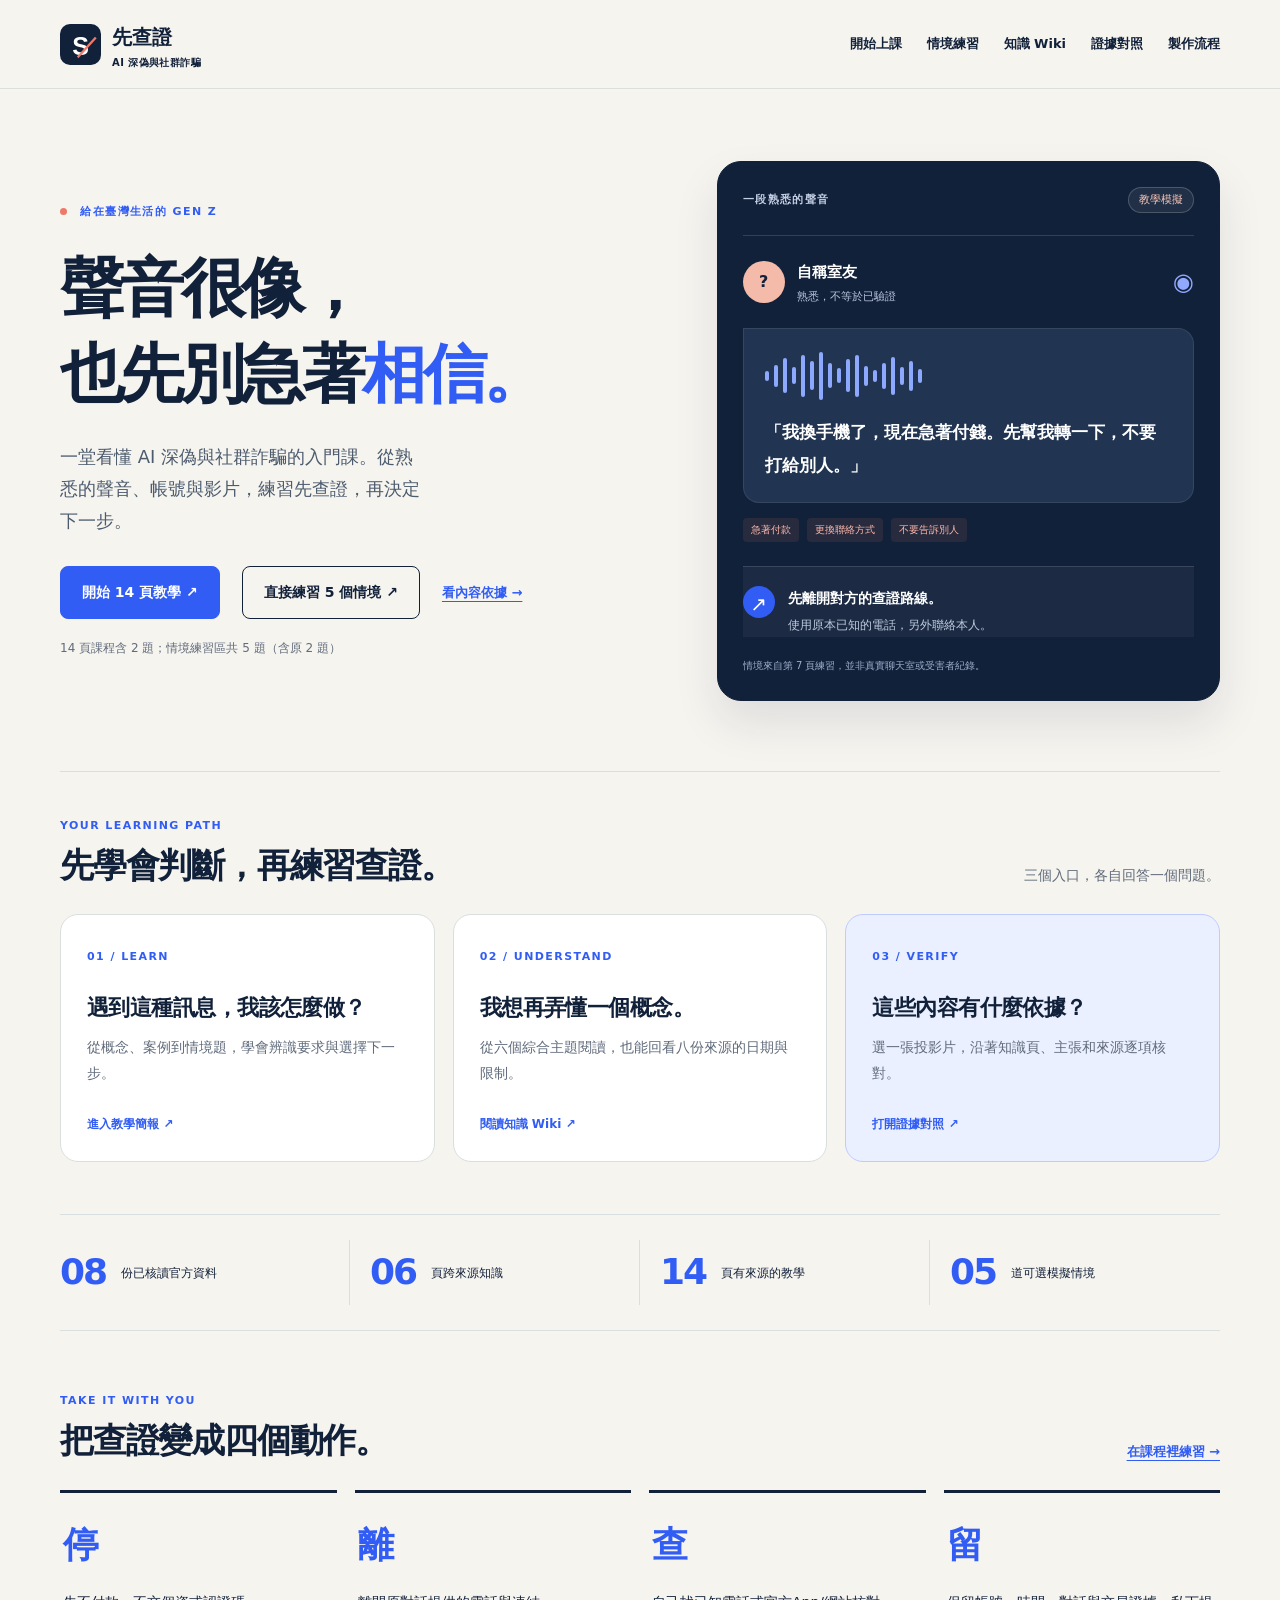
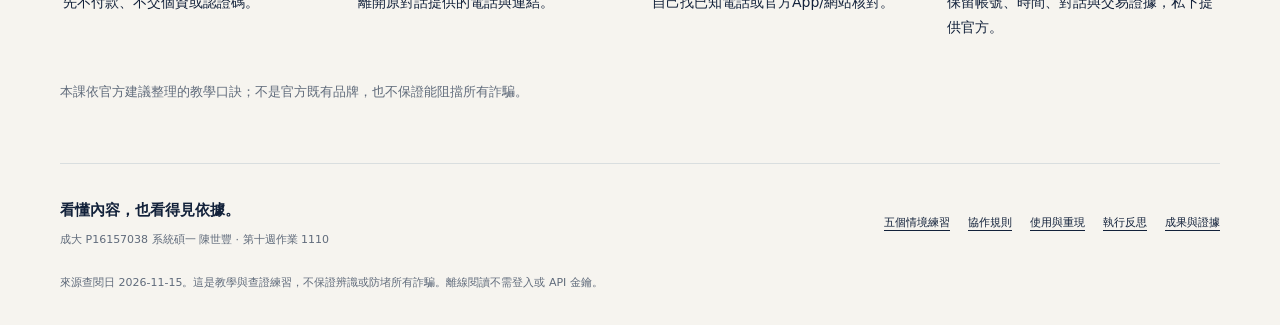
==== commit 81905554: "Teach concrete responses through five source-grounded practice cases" ====
--- a/index.html
+++ b/index.html
@@ -8,7 +8,7 @@
 @media(max-width:950px){.home-hero{gap:32px}.hero-copy h1{font-size:49px}.header-inner nav{gap:17px}.fact-strip>div{padding-inline:13px;gap:10px}.wiki-layout{grid-template-columns:230px 1fr;gap:18px}.wiki-article{padding:26px}.trace-path{gap:8px}.trace-stage{padding:15px}.evidence-hero{gap:35px;grid-template-columns:1fr 235px}.check-grid{gap:12px}.check-card{padding:19px}.entry-card{padding:22px}.return-lanes{grid-template-columns:1fr}.stop-rules{gap:30px}}
 @media(max-width:720px){html{scroll-padding-top:124px}.wrap,.header-inner{width:calc(100% - 36px)}.header-inner{min-height:110px;align-items:start;flex-direction:column;gap:8px;padding-top:15px}.brand{font-size:17px}.brand-symbol{width:33px;height:33px;font-size:20px}.brand small{font-size:8px}.header-inner nav{width:100%;justify-content:space-between;gap:10px}.header-inner nav a{font-size:11px;padding-block:8px 12px}.home-hero{grid-template-columns:1fr;padding-block:36px 42px;gap:31px}.hero-copy h1{font-size:43px;letter-spacing:-.06em;line-height:1.3;margin-block:18px}.hero-lead{font-size:16px;max-width:34ch}.hero-note{font-size:10px}.actions{gap:16px;margin-top:23px}.button{font-size:12px;padding:12px 15px}.text-link{font-size:12px}.signal-demo{padding:21px;border-radius:18px}.demo-top{padding-bottom:17px}.contact-row{padding-block:17px}.voice-bubble{padding:17px}.voice-bubble p{font-size:16px}.wave{gap:5px}.wave i{width:4px}.section,.learning-route,.verification-block{padding-block:35px}.section-heading{display:block;margin-bottom:21px}.section-heading>p{margin-top:12px;max-width:40ch}.section-heading>a{display:inline-block;margin-top:14px}.section-heading h2,h2{font-size:26px}.entry-grid,.requirement-grid,.check-grid,.repair-grid,.proof-grid{grid-template-columns:1fr}.entry-card h3{margin-top:15px;font-size:22px}.entry-card>b{margin-top:18px}.fact-strip{grid-template-columns:repeat(2,1fr);gap:17px 0;padding-block:20px}.fact-strip>div{padding-inline:15px}.fact-strip>div:nth-child(2){border-right:0}.fact-strip>div:nth-child(3){padding-left:0}.fact-strip b{font-size:31px}.verify-grid{grid-template-columns:repeat(2,1fr);gap:16px}.verify-step{padding-top:13px}.verify-step>span{font-size:31px}.verify-step p{font-size:12px}.site-footer{grid-template-columns:1fr;padding-block:25px}.footer-links{gap:16px}.footer-note{grid-column:auto}.page-hero{padding-block:35px}.page-hero h1{font-size:41px}.lead{font-size:16px;margin-top:20px}.evidence-hero{grid-template-columns:1fr;gap:25px}.evidence-stamp{padding:21px;gap:10px}.evidence-stamp b{font-size:27px}.evidence-stamp b br{display:none}.requirement-card{padding:22px}.trace-control{display:block;padding:18px}.trace-control label{display:block;margin-bottom:12px}.trace-control select{display:block;font-size:12px;width:100%}.trace-control>span{display:block;margin-top:9px}.trace-title{padding:21px}.trace-title h3{font-size:24px}.trace-path{grid-template-columns:1fr}.trace-stage{padding:17px}.trace-claim{padding:18px}.trace-claim p{font-size:14px}.source-cite{display:block}.source-cite>a{display:block;margin-top:6px}.query-card{padding:19px}.check-card h3{font-size:24px}.check-card time{margin-top:10px}.record-details summary{font-size:12px;padding:16px}.proof-title{padding:17px}.proof-image-link{aspect-ratio:1.5}.provenance-note>p{font-size:13px}.wiki-intro{display:block;padding-block:29px}.page-heading{font-size:29px}.intro-copy{font-size:13px}.inline-callout{display:block;margin-top:18px;padding:14px 16px}.inline-callout>b{display:inline;margin-left:13px}.wiki-layout{grid-template-columns:1fr;gap:21px}.wiki-sidebar{position:static}.sidebar-top{padding:16px}.sidebar-top .meta{margin-top:6px}#wiki-list{max-height:200px;padding:8px 10px}.wiki-nav-link{padding:8px 9px}.sidebar-footer{padding:12px 16px}.sidebar-footer p{margin-top:6px}.wiki-article{padding:23px 20px}.article-tools{gap:11px;margin-bottom:22px;padding-bottom:18px}.article-tools>a{margin-left:0}.document h1{font-size:29px}.document h2{font-size:22px}.document p,.document li{font-size:14px}.source-profile{padding:18px}.profile-row{grid-template-columns:67px 1fr;gap:10px}.boundary{padding:17px}.claim-item>div{gap:9px}.graph-board{grid-template-columns:1fr;gap:28px}.graph-phase:not(:last-child)::after{content:'↓';right:50%;top:auto;bottom:-31px}.graph-phase{padding:19px}.return-lanes{margin-top:20px}.node-detail>summary{padding:17px;font-size:14px}.node-detail>summary>span{margin-right:13px}.node-content{padding:0 18px 20px}.node-content dl>div{grid-template-columns:77px 1fr;gap:9px}.node-content dd{font-size:12px}.stop-rules{grid-template-columns:1fr;gap:20px}th,td{padding:12px 10px;font-size:11px}}
 @media(prefers-reduced-motion:reduce){html{scroll-behavior:auto}*{transition:none!important}}@media print{.site-header,.skip-link,.wiki-sidebar,.actions{display:none}.wrap{width:100%;max-width:none}.wiki-layout{display:block}.wiki-article{border:0;padding:0}.section{break-inside:avoid;padding-block:20px}.site-footer{margin-top:20px}.proof-card{break-inside:avoid}body{background:white}}
-</style></head><body class="portal-page"><a class="skip-link" href="#main">跳至主要內容</a><header class="site-header"><div class="header-inner"><a class="brand" href="index.html"><span class="brand-symbol" aria-hidden="true">S<span>／</span></span><span>先查證<small>AI 深偽與社群詐騙</small></span></a><nav aria-label="主要導覽"><a href="deck.html">開始上課</a><a href="wiki.html">知識 Wiki</a><a href="evidence.html">證據對照</a><a href="workflow.html">製作流程</a></nav></div></header><main id="main"><section class="home-hero wrap"><div class="hero-copy"><p class="eyebrow"><span class="status-dot"></span> 給在臺灣生活的 GEN Z</p><h1>聲音很像，<br>也先別急著<span>相信。</span></h1><p class="hero-lead">一堂看懂 AI 深偽與社群詐騙的入門課。從熟悉的聲音、帳號與影片，練習先查證，再決定下一步。</p><div class="actions"><a href="deck.html" class="button button-primary">開始 14 頁教學 ↗</a><a href="evidence.html#slide=s06" class="text-link">看每頁內容的依據 →</a></div><p class="hero-note">約 12–15 分鐘 · 兩道情境練習 · 不需要技術背景</p></div><div class="signal-demo" aria-label="教學模擬：自稱室友的急迫轉帳訊息"><div class="demo-top"><span class="tiny-label">一段熟悉的聲音</span><span class="demo-chip">教學模擬</span></div><div class="contact-row"><span class="avatar" aria-hidden="true">?</span><div><b>自稱室友</b><span>熟悉，不等於已驗證</span></div><span class="voice-mark" aria-hidden="true">◉</span></div><div class="voice-bubble"><div class="wave" aria-hidden="true"><i style="--bar:10px"></i><i style="--bar:22px"></i><i style="--bar:35px"></i><i style="--bar:17px"></i><i style="--bar:42px"></i><i style="--bar:29px"></i><i style="--bar:48px"></i><i style="--bar:25px"></i><i style="--bar:15px"></i><i style="--bar:33px"></i><i style="--bar:42px"></i><i style="--bar:20px"></i><i style="--bar:12px"></i><i style="--bar:26px"></i><i style="--bar:38px"></i><i style="--bar:18px"></i><i style="--bar:30px"></i><i style="--bar:14px"></i></div><p>「我換手機了，現在急著付錢。先幫我轉一下，不要打給別人。」</p></div><div class="signal-flags"><span>急著付款</span><span>更換聯絡方式</span><span>不要告訴別人</span></div><div class="demo-answer"><span aria-hidden="true">↗</span><p><b>先離開對方的查證路線。</b>使用原本已知的電話，另外聯絡本人。</p></div><p class="demo-caption">情境來自第 7 頁練習，並非真實聊天室或受害者紀錄。</p></div></section><section class="wrap learning-route"><div class="section-heading"><div><p class="eyebrow">YOUR LEARNING PATH</p><h2>先學會判斷，再練習查證。</h2></div><p>三個入口，各自回答一個問題。</p></div><div class="entry-grid"><a href="deck.html" class="entry-card"><span class="entry-index">01 / LEARN</span><h3>遇到這種訊息，我該怎麼做？</h3><p>從概念、案例到情境題，學會辨識要求與選擇下一步。</p><b>進入教學簡報 ↗</b></a><a href="wiki.html" class="entry-card"><span class="entry-index">02 / UNDERSTAND</span><h3>我想再弄懂一個概念。</h3><p>從六個綜合主題閱讀，也能回看八份來源的日期與限制。</p><b>閱讀知識 Wiki ↗</b></a><a href="evidence.html" class="entry-card entry-evidence"><span class="entry-index">03 / VERIFY</span><h3>這些內容有什麼依據？</h3><p>選一張投影片，沿著知識頁、主張和來源逐項核對。</p><b>打開證據對照 ↗</b></a></div></section><section class="wrap fact-strip"><div><b>08</b><span>份已核讀官方資料</span></div><div><b>06</b><span>頁跨來源知識</span></div><div><b>14</b><span>頁有來源的教學</span></div><div><b>02</b><span>道情境練習</span></div></section><section class="wrap verification-block"><div class="section-heading"><div><p class="eyebrow">TAKE IT WITH YOU</p><h2>把查證變成四個動作。</h2></div><a href="deck.html#s11" class="text-link">在課程裡練習 →</a></div><div class="verify-grid"><article class="verify-step"><span>停</span><p>先不付款、不交個資或認證碼。</p></article><article class="verify-step"><span>離</span><p>離開原對話提供的電話與連結。</p></article><article class="verify-step"><span>查</span><p>自己找已知電話或官方App/網站核對。</p></article><article class="verify-step"><span>留</span><p>保留帳號、時間、對話與交易證據，私下提供官方。</p></article></div><p class="meta">本課依官方建議整理的教學口訣；不是官方既有品牌，也不保證能阻擋所有詐騙。</p></section></main><footer class="site-footer wrap"><div><b>看懂內容，也看得見依據。</b><p>成大 P16157038 系統碩一 陳世豐 · 第十週作業 1110</p></div><div class="footer-links"><a href="AGENTS.md" class="">協作規則</a><a href="README.md" class="">使用與重現</a><a href="reflection.md" class="">執行反思</a><a href="evidence.html" class="">成果與證據</a></div><p class="footer-note">來源查閱日 2026-11-15。這是教學與查證練習，不保證辨識或防堵所有詐騙。離線閱讀不需登入或 API 金鑰。</p></footer><script>/* Offline portal enhancements. Source and evidence JSON are embedded by the renderer. */
+</style></head><body class="portal-page"><a class="skip-link" href="#main">跳至主要內容</a><header class="site-header"><div class="header-inner"><a class="brand" href="index.html"><span class="brand-symbol" aria-hidden="true">S<span>／</span></span><span>先查證<small>AI 深偽與社群詐騙</small></span></a><nav aria-label="主要導覽"><a href="deck.html">開始上課</a><a href="practice.html">情境練習</a><a href="wiki.html">知識 Wiki</a><a href="evidence.html">證據對照</a><a href="workflow.html">製作流程</a></nav></div></header><main id="main"><section class="home-hero wrap"><div class="hero-copy"><p class="eyebrow"><span class="status-dot"></span> 給在臺灣生活的 GEN Z</p><h1>聲音很像，<br>也先別急著<span>相信。</span></h1><p class="hero-lead">一堂看懂 AI 深偽與社群詐騙的入門課。從熟悉的聲音、帳號與影片，練習先查證，再決定下一步。</p><div class="actions"><a href="deck.html" class="button button-primary">開始 14 頁教學 ↗</a><a href="practice.html" class="button">直接練習 5 個情境 ↗</a><a href="evidence.html#slide=s06" class="text-link">看內容依據 →</a></div><p class="hero-note">14 頁課程含 2 題；情境練習區共 5 題（含原 2 題）</p></div><div class="signal-demo" aria-label="教學模擬：自稱室友的急迫轉帳訊息"><div class="demo-top"><span class="tiny-label">一段熟悉的聲音</span><span class="demo-chip">教學模擬</span></div><div class="contact-row"><span class="avatar" aria-hidden="true">?</span><div><b>自稱室友</b><span>熟悉，不等於已驗證</span></div><span class="voice-mark" aria-hidden="true">◉</span></div><div class="voice-bubble"><div class="wave" aria-hidden="true"><i style="--bar:10px"></i><i style="--bar:22px"></i><i style="--bar:35px"></i><i style="--bar:17px"></i><i style="--bar:42px"></i><i style="--bar:29px"></i><i style="--bar:48px"></i><i style="--bar:25px"></i><i style="--bar:15px"></i><i style="--bar:33px"></i><i style="--bar:42px"></i><i style="--bar:20px"></i><i style="--bar:12px"></i><i style="--bar:26px"></i><i style="--bar:38px"></i><i style="--bar:18px"></i><i style="--bar:30px"></i><i style="--bar:14px"></i></div><p>「我換手機了，現在急著付錢。先幫我轉一下，不要打給別人。」</p></div><div class="signal-flags"><span>急著付款</span><span>更換聯絡方式</span><span>不要告訴別人</span></div><div class="demo-answer"><span aria-hidden="true">↗</span><p><b>先離開對方的查證路線。</b>使用原本已知的電話，另外聯絡本人。</p></div><p class="demo-caption">情境來自第 7 頁練習，並非真實聊天室或受害者紀錄。</p></div></section><section class="wrap learning-route"><div class="section-heading"><div><p class="eyebrow">YOUR LEARNING PATH</p><h2>先學會判斷，再練習查證。</h2></div><p>三個入口，各自回答一個問題。</p></div><div class="entry-grid"><a href="deck.html" class="entry-card"><span class="entry-index">01 / LEARN</span><h3>遇到這種訊息，我該怎麼做？</h3><p>從概念、案例到情境題，學會辨識要求與選擇下一步。</p><b>進入教學簡報 ↗</b></a><a href="wiki.html" class="entry-card"><span class="entry-index">02 / UNDERSTAND</span><h3>我想再弄懂一個概念。</h3><p>從六個綜合主題閱讀，也能回看八份來源的日期與限制。</p><b>閱讀知識 Wiki ↗</b></a><a href="evidence.html" class="entry-card entry-evidence"><span class="entry-index">03 / VERIFY</span><h3>這些內容有什麼依據？</h3><p>選一張投影片，沿著知識頁、主張和來源逐項核對。</p><b>打開證據對照 ↗</b></a></div></section><section class="wrap fact-strip"><div><b>08</b><span>份已核讀官方資料</span></div><div><b>06</b><span>頁跨來源知識</span></div><div><b>14</b><span>頁有來源的教學</span></div><div><b>05</b><span>道可選模擬情境</span></div></section><section class="wrap verification-block"><div class="section-heading"><div><p class="eyebrow">TAKE IT WITH YOU</p><h2>把查證變成四個動作。</h2></div><a href="deck.html#s11" class="text-link">在課程裡練習 →</a></div><div class="verify-grid"><article class="verify-step"><span>停</span><p>先不付款、不交個資或認證碼。</p></article><article class="verify-step"><span>離</span><p>離開原對話提供的電話與連結。</p></article><article class="verify-step"><span>查</span><p>自己找已知電話或官方App/網站核對。</p></article><article class="verify-step"><span>留</span><p>保留帳號、時間、對話與交易證據，私下提供官方。</p></article></div><p class="meta">本課依官方建議整理的教學口訣；不是官方既有品牌，也不保證能阻擋所有詐騙。</p></section></main><footer class="site-footer wrap"><div><b>看懂內容，也看得見依據。</b><p>成大 P16157038 系統碩一 陳世豐 · 第十週作業 1110</p></div><div class="footer-links"><a href="practice.html" class="">五個情境練習</a><a href="AGENTS.md" class="">協作規則</a><a href="README.md" class="">使用與重現</a><a href="reflection.md" class="">執行反思</a><a href="evidence.html" class="">成果與證據</a></div><p class="footer-note">來源查閱日 2026-11-15。這是教學與查證練習，不保證辨識或防堵所有詐騙。離線閱讀不需登入或 API 金鑰。</p></footer><script>/* Offline portal enhancements. Source and evidence JSON are embedded by the renderer. */
 (() => {
   "use strict";
   const byId = (id) => document.getElementById(id);
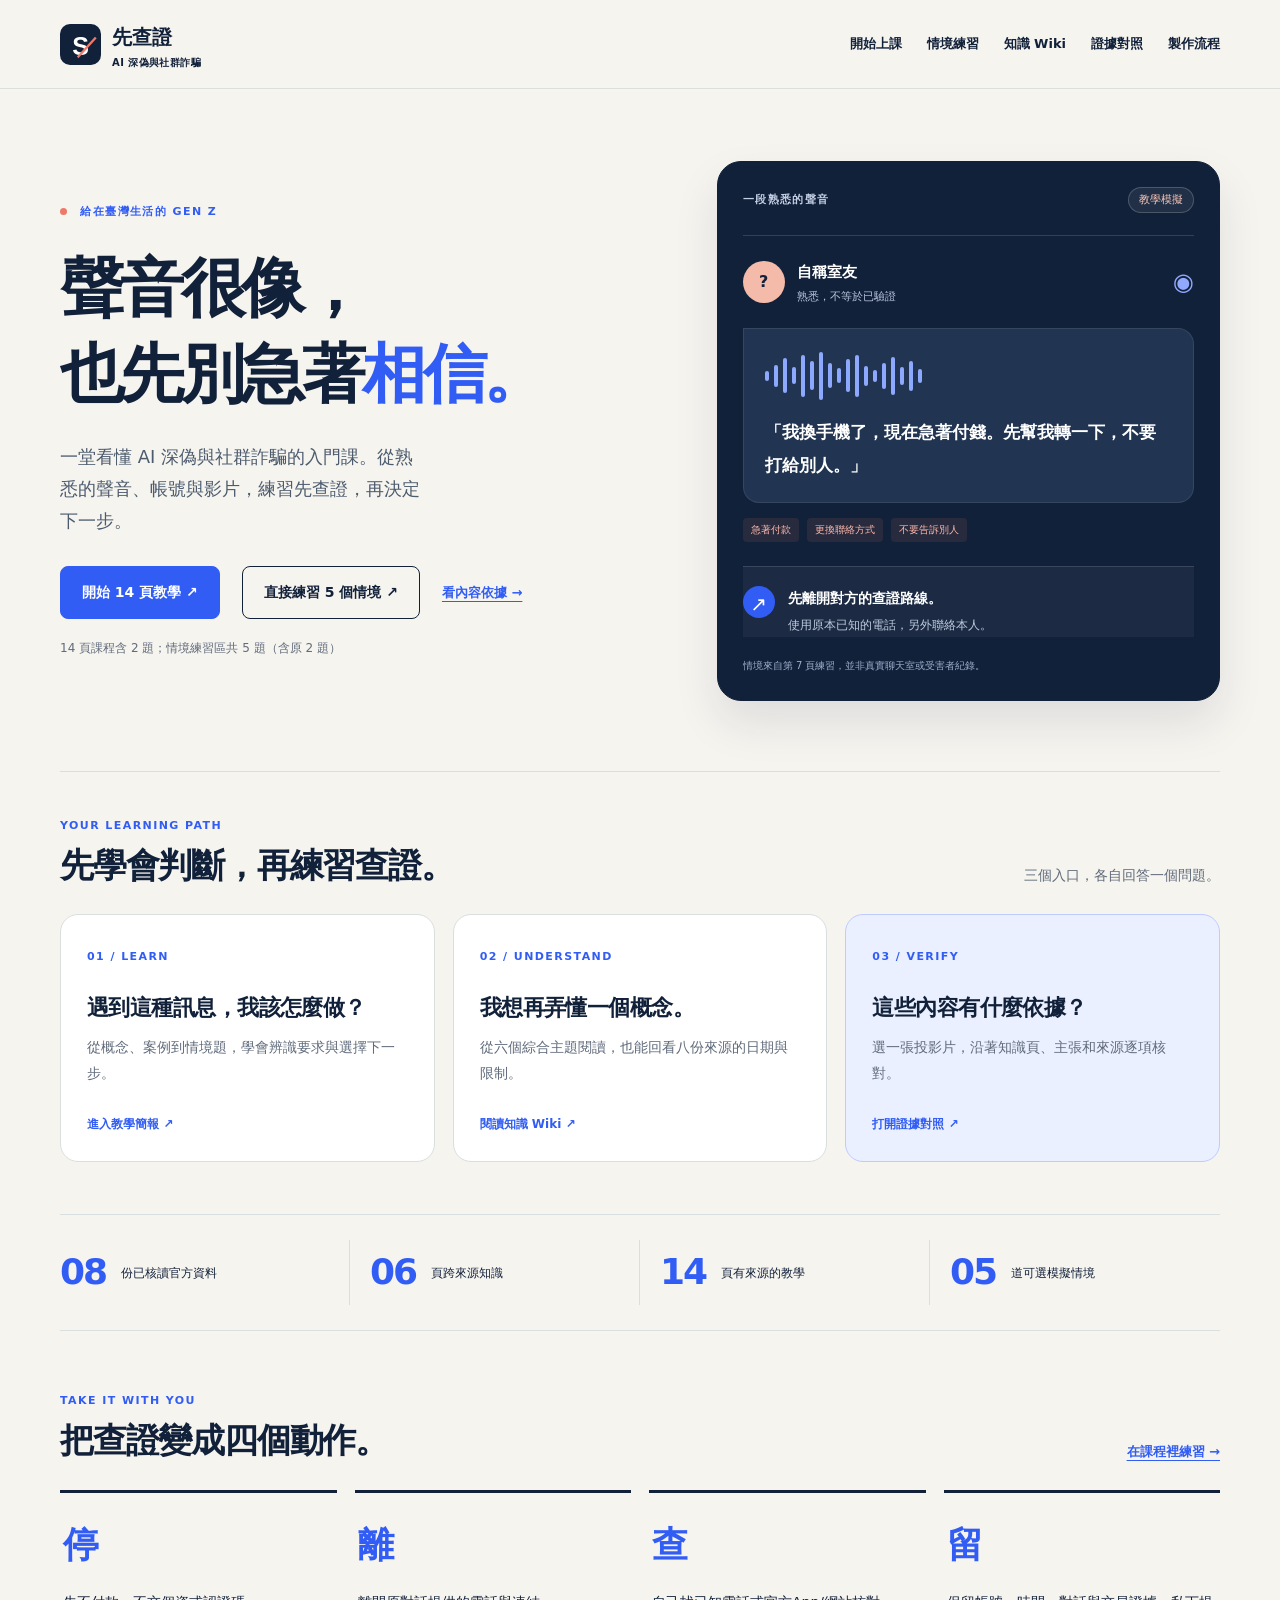
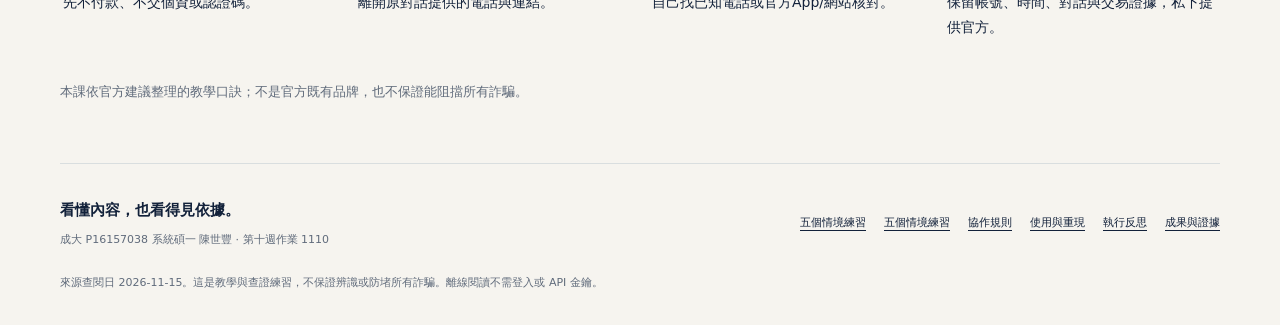
==== commit a19bdb77: "Verify all five practice cases on anonymous public site" ====
--- a/index.html
+++ b/index.html
@@ -8,7 +8,7 @@
 @media(max-width:950px){.home-hero{gap:32px}.hero-copy h1{font-size:49px}.header-inner nav{gap:17px}.fact-strip>div{padding-inline:13px;gap:10px}.wiki-layout{grid-template-columns:230px 1fr;gap:18px}.wiki-article{padding:26px}.trace-path{gap:8px}.trace-stage{padding:15px}.evidence-hero{gap:35px;grid-template-columns:1fr 235px}.check-grid{gap:12px}.check-card{padding:19px}.entry-card{padding:22px}.return-lanes{grid-template-columns:1fr}.stop-rules{gap:30px}}
 @media(max-width:720px){html{scroll-padding-top:124px}.wrap,.header-inner{width:calc(100% - 36px)}.header-inner{min-height:110px;align-items:start;flex-direction:column;gap:8px;padding-top:15px}.brand{font-size:17px}.brand-symbol{width:33px;height:33px;font-size:20px}.brand small{font-size:8px}.header-inner nav{width:100%;justify-content:space-between;gap:10px}.header-inner nav a{font-size:11px;padding-block:8px 12px}.home-hero{grid-template-columns:1fr;padding-block:36px 42px;gap:31px}.hero-copy h1{font-size:43px;letter-spacing:-.06em;line-height:1.3;margin-block:18px}.hero-lead{font-size:16px;max-width:34ch}.hero-note{font-size:10px}.actions{gap:16px;margin-top:23px}.button{font-size:12px;padding:12px 15px}.text-link{font-size:12px}.signal-demo{padding:21px;border-radius:18px}.demo-top{padding-bottom:17px}.contact-row{padding-block:17px}.voice-bubble{padding:17px}.voice-bubble p{font-size:16px}.wave{gap:5px}.wave i{width:4px}.section,.learning-route,.verification-block{padding-block:35px}.section-heading{display:block;margin-bottom:21px}.section-heading>p{margin-top:12px;max-width:40ch}.section-heading>a{display:inline-block;margin-top:14px}.section-heading h2,h2{font-size:26px}.entry-grid,.requirement-grid,.check-grid,.repair-grid,.proof-grid{grid-template-columns:1fr}.entry-card h3{margin-top:15px;font-size:22px}.entry-card>b{margin-top:18px}.fact-strip{grid-template-columns:repeat(2,1fr);gap:17px 0;padding-block:20px}.fact-strip>div{padding-inline:15px}.fact-strip>div:nth-child(2){border-right:0}.fact-strip>div:nth-child(3){padding-left:0}.fact-strip b{font-size:31px}.verify-grid{grid-template-columns:repeat(2,1fr);gap:16px}.verify-step{padding-top:13px}.verify-step>span{font-size:31px}.verify-step p{font-size:12px}.site-footer{grid-template-columns:1fr;padding-block:25px}.footer-links{gap:16px}.footer-note{grid-column:auto}.page-hero{padding-block:35px}.page-hero h1{font-size:41px}.lead{font-size:16px;margin-top:20px}.evidence-hero{grid-template-columns:1fr;gap:25px}.evidence-stamp{padding:21px;gap:10px}.evidence-stamp b{font-size:27px}.evidence-stamp b br{display:none}.requirement-card{padding:22px}.trace-control{display:block;padding:18px}.trace-control label{display:block;margin-bottom:12px}.trace-control select{display:block;font-size:12px;width:100%}.trace-control>span{display:block;margin-top:9px}.trace-title{padding:21px}.trace-title h3{font-size:24px}.trace-path{grid-template-columns:1fr}.trace-stage{padding:17px}.trace-claim{padding:18px}.trace-claim p{font-size:14px}.source-cite{display:block}.source-cite>a{display:block;margin-top:6px}.query-card{padding:19px}.check-card h3{font-size:24px}.check-card time{margin-top:10px}.record-details summary{font-size:12px;padding:16px}.proof-title{padding:17px}.proof-image-link{aspect-ratio:1.5}.provenance-note>p{font-size:13px}.wiki-intro{display:block;padding-block:29px}.page-heading{font-size:29px}.intro-copy{font-size:13px}.inline-callout{display:block;margin-top:18px;padding:14px 16px}.inline-callout>b{display:inline;margin-left:13px}.wiki-layout{grid-template-columns:1fr;gap:21px}.wiki-sidebar{position:static}.sidebar-top{padding:16px}.sidebar-top .meta{margin-top:6px}#wiki-list{max-height:200px;padding:8px 10px}.wiki-nav-link{padding:8px 9px}.sidebar-footer{padding:12px 16px}.sidebar-footer p{margin-top:6px}.wiki-article{padding:23px 20px}.article-tools{gap:11px;margin-bottom:22px;padding-bottom:18px}.article-tools>a{margin-left:0}.document h1{font-size:29px}.document h2{font-size:22px}.document p,.document li{font-size:14px}.source-profile{padding:18px}.profile-row{grid-template-columns:67px 1fr;gap:10px}.boundary{padding:17px}.claim-item>div{gap:9px}.graph-board{grid-template-columns:1fr;gap:28px}.graph-phase:not(:last-child)::after{content:'↓';right:50%;top:auto;bottom:-31px}.graph-phase{padding:19px}.return-lanes{margin-top:20px}.node-detail>summary{padding:17px;font-size:14px}.node-detail>summary>span{margin-right:13px}.node-content{padding:0 18px 20px}.node-content dl>div{grid-template-columns:77px 1fr;gap:9px}.node-content dd{font-size:12px}.stop-rules{grid-template-columns:1fr;gap:20px}th,td{padding:12px 10px;font-size:11px}}
 @media(prefers-reduced-motion:reduce){html{scroll-behavior:auto}*{transition:none!important}}@media print{.site-header,.skip-link,.wiki-sidebar,.actions{display:none}.wrap{width:100%;max-width:none}.wiki-layout{display:block}.wiki-article{border:0;padding:0}.section{break-inside:avoid;padding-block:20px}.site-footer{margin-top:20px}.proof-card{break-inside:avoid}body{background:white}}
-</style></head><body class="portal-page"><a class="skip-link" href="#main">跳至主要內容</a><header class="site-header"><div class="header-inner"><a class="brand" href="index.html"><span class="brand-symbol" aria-hidden="true">S<span>／</span></span><span>先查證<small>AI 深偽與社群詐騙</small></span></a><nav aria-label="主要導覽"><a href="deck.html">開始上課</a><a href="practice.html">情境練習</a><a href="wiki.html">知識 Wiki</a><a href="evidence.html">證據對照</a><a href="workflow.html">製作流程</a></nav></div></header><main id="main"><section class="home-hero wrap"><div class="hero-copy"><p class="eyebrow"><span class="status-dot"></span> 給在臺灣生活的 GEN Z</p><h1>聲音很像，<br>也先別急著<span>相信。</span></h1><p class="hero-lead">一堂看懂 AI 深偽與社群詐騙的入門課。從熟悉的聲音、帳號與影片，練習先查證，再決定下一步。</p><div class="actions"><a href="deck.html" class="button button-primary">開始 14 頁教學 ↗</a><a href="practice.html" class="button">直接練習 5 個情境 ↗</a><a href="evidence.html#slide=s06" class="text-link">看內容依據 →</a></div><p class="hero-note">14 頁課程含 2 題；情境練習區共 5 題（含原 2 題）</p></div><div class="signal-demo" aria-label="教學模擬：自稱室友的急迫轉帳訊息"><div class="demo-top"><span class="tiny-label">一段熟悉的聲音</span><span class="demo-chip">教學模擬</span></div><div class="contact-row"><span class="avatar" aria-hidden="true">?</span><div><b>自稱室友</b><span>熟悉，不等於已驗證</span></div><span class="voice-mark" aria-hidden="true">◉</span></div><div class="voice-bubble"><div class="wave" aria-hidden="true"><i style="--bar:10px"></i><i style="--bar:22px"></i><i style="--bar:35px"></i><i style="--bar:17px"></i><i style="--bar:42px"></i><i style="--bar:29px"></i><i style="--bar:48px"></i><i style="--bar:25px"></i><i style="--bar:15px"></i><i style="--bar:33px"></i><i style="--bar:42px"></i><i style="--bar:20px"></i><i style="--bar:12px"></i><i style="--bar:26px"></i><i style="--bar:38px"></i><i style="--bar:18px"></i><i style="--bar:30px"></i><i style="--bar:14px"></i></div><p>「我換手機了，現在急著付錢。先幫我轉一下，不要打給別人。」</p></div><div class="signal-flags"><span>急著付款</span><span>更換聯絡方式</span><span>不要告訴別人</span></div><div class="demo-answer"><span aria-hidden="true">↗</span><p><b>先離開對方的查證路線。</b>使用原本已知的電話，另外聯絡本人。</p></div><p class="demo-caption">情境來自第 7 頁練習，並非真實聊天室或受害者紀錄。</p></div></section><section class="wrap learning-route"><div class="section-heading"><div><p class="eyebrow">YOUR LEARNING PATH</p><h2>先學會判斷，再練習查證。</h2></div><p>三個入口，各自回答一個問題。</p></div><div class="entry-grid"><a href="deck.html" class="entry-card"><span class="entry-index">01 / LEARN</span><h3>遇到這種訊息，我該怎麼做？</h3><p>從概念、案例到情境題，學會辨識要求與選擇下一步。</p><b>進入教學簡報 ↗</b></a><a href="wiki.html" class="entry-card"><span class="entry-index">02 / UNDERSTAND</span><h3>我想再弄懂一個概念。</h3><p>從六個綜合主題閱讀，也能回看八份來源的日期與限制。</p><b>閱讀知識 Wiki ↗</b></a><a href="evidence.html" class="entry-card entry-evidence"><span class="entry-index">03 / VERIFY</span><h3>這些內容有什麼依據？</h3><p>選一張投影片，沿著知識頁、主張和來源逐項核對。</p><b>打開證據對照 ↗</b></a></div></section><section class="wrap fact-strip"><div><b>08</b><span>份已核讀官方資料</span></div><div><b>06</b><span>頁跨來源知識</span></div><div><b>14</b><span>頁有來源的教學</span></div><div><b>05</b><span>道可選模擬情境</span></div></section><section class="wrap verification-block"><div class="section-heading"><div><p class="eyebrow">TAKE IT WITH YOU</p><h2>把查證變成四個動作。</h2></div><a href="deck.html#s11" class="text-link">在課程裡練習 →</a></div><div class="verify-grid"><article class="verify-step"><span>停</span><p>先不付款、不交個資或認證碼。</p></article><article class="verify-step"><span>離</span><p>離開原對話提供的電話與連結。</p></article><article class="verify-step"><span>查</span><p>自己找已知電話或官方App/網站核對。</p></article><article class="verify-step"><span>留</span><p>保留帳號、時間、對話與交易證據，私下提供官方。</p></article></div><p class="meta">本課依官方建議整理的教學口訣；不是官方既有品牌，也不保證能阻擋所有詐騙。</p></section></main><footer class="site-footer wrap"><div><b>看懂內容，也看得見依據。</b><p>成大 P16157038 系統碩一 陳世豐 · 第十週作業 1110</p></div><div class="footer-links"><a href="practice.html" class="">五個情境練習</a><a href="AGENTS.md" class="">協作規則</a><a href="README.md" class="">使用與重現</a><a href="reflection.md" class="">執行反思</a><a href="evidence.html" class="">成果與證據</a></div><p class="footer-note">來源查閱日 2026-11-15。這是教學與查證練習，不保證辨識或防堵所有詐騙。離線閱讀不需登入或 API 金鑰。</p></footer><script>/* Offline portal enhancements. Source and evidence JSON are embedded by the renderer. */
+</style></head><body class="portal-page"><a class="skip-link" href="#main">跳至主要內容</a><header class="site-header"><div class="header-inner"><a class="brand" href="index.html"><span class="brand-symbol" aria-hidden="true">S<span>／</span></span><span>先查證<small>AI 深偽與社群詐騙</small></span></a><nav aria-label="主要導覽"><a href="deck.html">開始上課</a><a href="practice.html">情境練習</a><a href="wiki.html">知識 Wiki</a><a href="evidence.html">證據對照</a><a href="workflow.html">製作流程</a></nav></div></header><main id="main"><section class="home-hero wrap"><div class="hero-copy"><p class="eyebrow"><span class="status-dot"></span> 給在臺灣生活的 GEN Z</p><h1>聲音很像，<br>也先別急著<span>相信。</span></h1><p class="hero-lead">一堂看懂 AI 深偽與社群詐騙的入門課。從熟悉的聲音、帳號與影片，練習先查證，再決定下一步。</p><div class="actions"><a href="deck.html" class="button button-primary">開始 14 頁教學 ↗</a><a href="practice.html" class="button">直接練習 5 個情境 ↗</a><a href="evidence.html#slide=s06" class="text-link">看內容依據 →</a></div><p class="hero-note">14 頁課程含 2 題；情境練習區共 5 題（含原 2 題）</p></div><div class="signal-demo" aria-label="教學模擬：自稱室友的急迫轉帳訊息"><div class="demo-top"><span class="tiny-label">一段熟悉的聲音</span><span class="demo-chip">教學模擬</span></div><div class="contact-row"><span class="avatar" aria-hidden="true">?</span><div><b>自稱室友</b><span>熟悉，不等於已驗證</span></div><span class="voice-mark" aria-hidden="true">◉</span></div><div class="voice-bubble"><div class="wave" aria-hidden="true"><i style="--bar:10px"></i><i style="--bar:22px"></i><i style="--bar:35px"></i><i style="--bar:17px"></i><i style="--bar:42px"></i><i style="--bar:29px"></i><i style="--bar:48px"></i><i style="--bar:25px"></i><i style="--bar:15px"></i><i style="--bar:33px"></i><i style="--bar:42px"></i><i style="--bar:20px"></i><i style="--bar:12px"></i><i style="--bar:26px"></i><i style="--bar:38px"></i><i style="--bar:18px"></i><i style="--bar:30px"></i><i style="--bar:14px"></i></div><p>「我換手機了，現在急著付錢。先幫我轉一下，不要打給別人。」</p></div><div class="signal-flags"><span>急著付款</span><span>更換聯絡方式</span><span>不要告訴別人</span></div><div class="demo-answer"><span aria-hidden="true">↗</span><p><b>先離開對方的查證路線。</b>使用原本已知的電話，另外聯絡本人。</p></div><p class="demo-caption">情境來自第 7 頁練習，並非真實聊天室或受害者紀錄。</p></div></section><section class="wrap learning-route"><div class="section-heading"><div><p class="eyebrow">YOUR LEARNING PATH</p><h2>先學會判斷，再練習查證。</h2></div><p>三個入口，各自回答一個問題。</p></div><div class="entry-grid"><a href="deck.html" class="entry-card"><span class="entry-index">01 / LEARN</span><h3>遇到這種訊息，我該怎麼做？</h3><p>從概念、案例到情境題，學會辨識要求與選擇下一步。</p><b>進入教學簡報 ↗</b></a><a href="wiki.html" class="entry-card"><span class="entry-index">02 / UNDERSTAND</span><h3>我想再弄懂一個概念。</h3><p>從六個綜合主題閱讀，也能回看八份來源的日期與限制。</p><b>閱讀知識 Wiki ↗</b></a><a href="evidence.html" class="entry-card entry-evidence"><span class="entry-index">03 / VERIFY</span><h3>這些內容有什麼依據？</h3><p>選一張投影片，沿著知識頁、主張和來源逐項核對。</p><b>打開證據對照 ↗</b></a></div></section><section class="wrap fact-strip"><div><b>08</b><span>份已核讀官方資料</span></div><div><b>06</b><span>頁跨來源知識</span></div><div><b>14</b><span>頁有來源的教學</span></div><div><b>05</b><span>道可選模擬情境</span></div></section><section class="wrap verification-block"><div class="section-heading"><div><p class="eyebrow">TAKE IT WITH YOU</p><h2>把查證變成四個動作。</h2></div><a href="deck.html#s11" class="text-link">在課程裡練習 →</a></div><div class="verify-grid"><article class="verify-step"><span>停</span><p>先不付款、不交個資或認證碼。</p></article><article class="verify-step"><span>離</span><p>離開原對話提供的電話與連結。</p></article><article class="verify-step"><span>查</span><p>自己找已知電話或官方App/網站核對。</p></article><article class="verify-step"><span>留</span><p>保留帳號、時間、對話與交易證據，私下提供官方。</p></article></div><p class="meta">本課依官方建議整理的教學口訣；不是官方既有品牌，也不保證能阻擋所有詐騙。</p></section></main><footer class="site-footer wrap"><div><b>看懂內容，也看得見依據。</b><p>成大 P16157038 系統碩一 陳世豐 · 第十週作業 1110</p></div><div class="footer-links"><a href="practice.html" class="">五個情境練習</a><a href="practice.html" class="">五個情境練習</a><a href="AGENTS.md" class="">協作規則</a><a href="README.md" class="">使用與重現</a><a href="reflection.md" class="">執行反思</a><a href="evidence.html" class="">成果與證據</a></div><p class="footer-note">來源查閱日 2026-11-15。這是教學與查證練習，不保證辨識或防堵所有詐騙。離線閱讀不需登入或 API 金鑰。</p></footer><script>/* Offline portal enhancements. Source and evidence JSON are embedded by the renderer. */
 (() => {
   "use strict";
   const byId = (id) => document.getElementById(id);
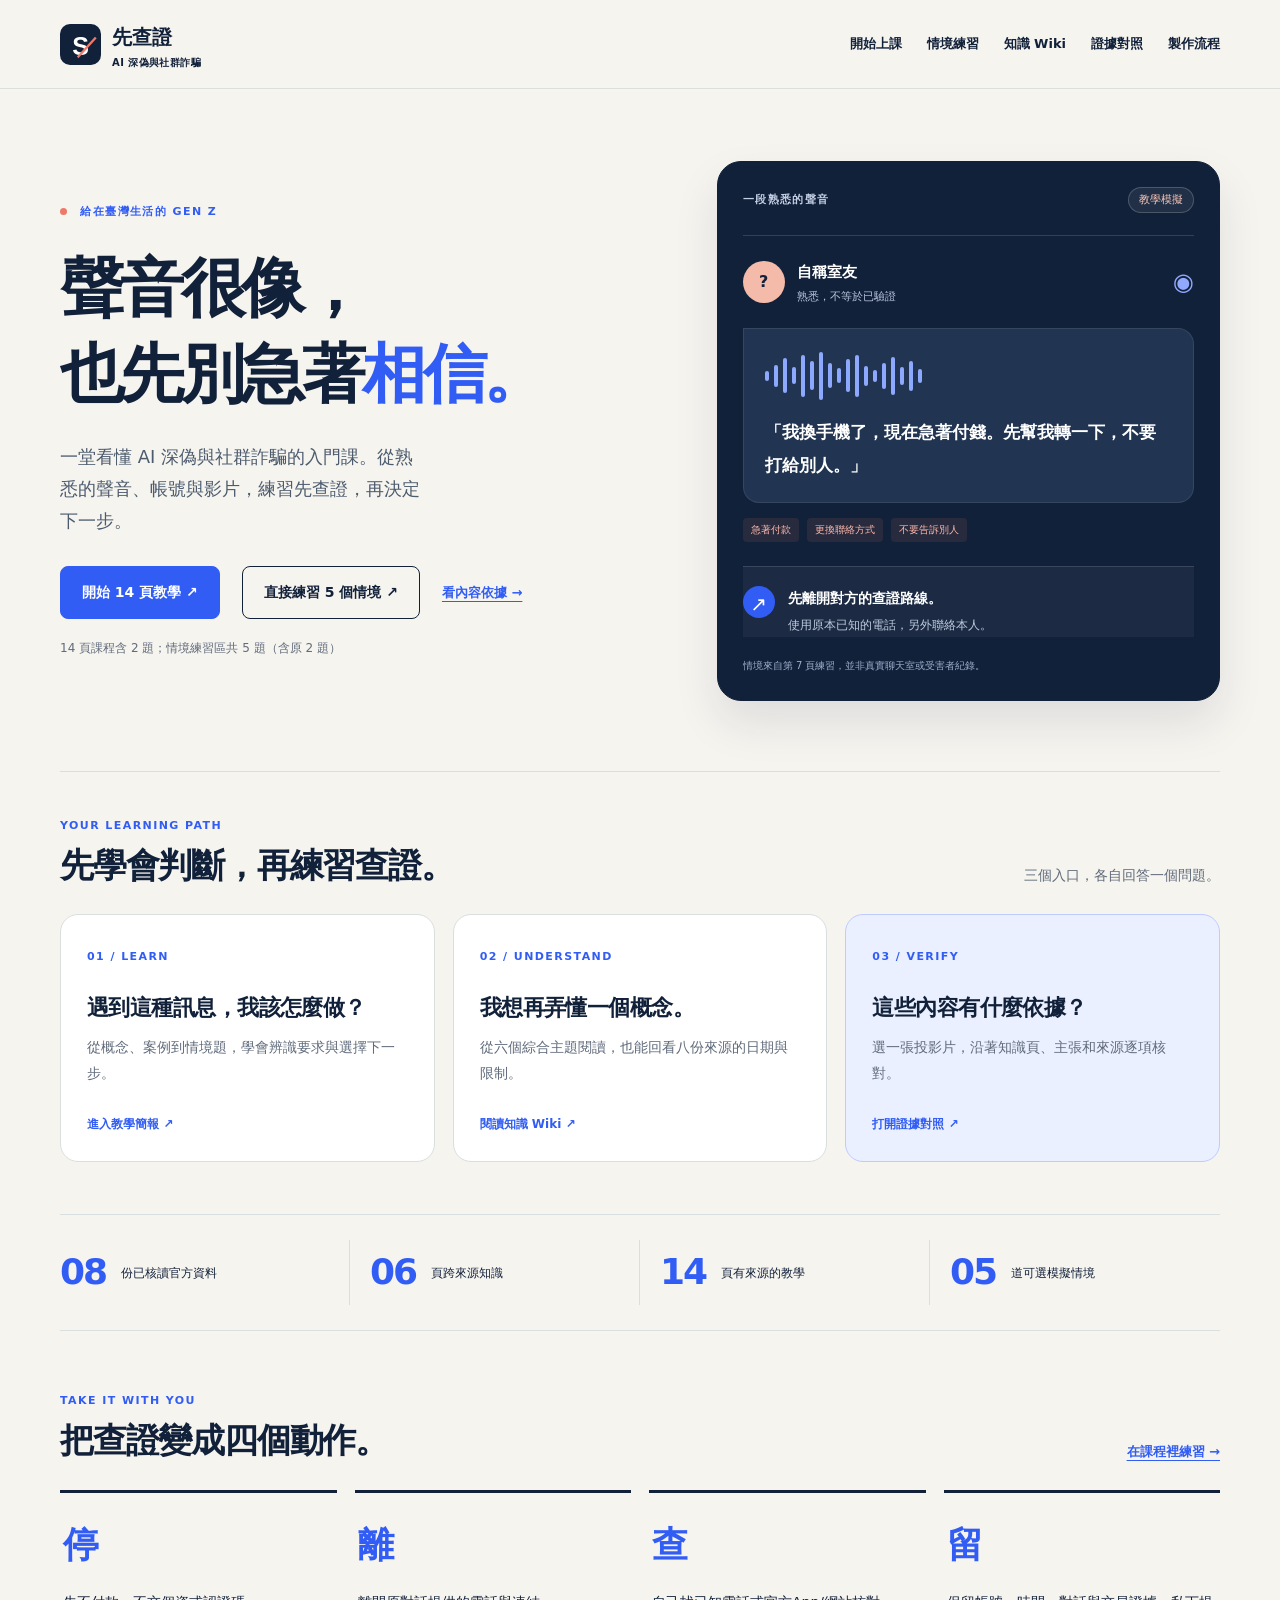
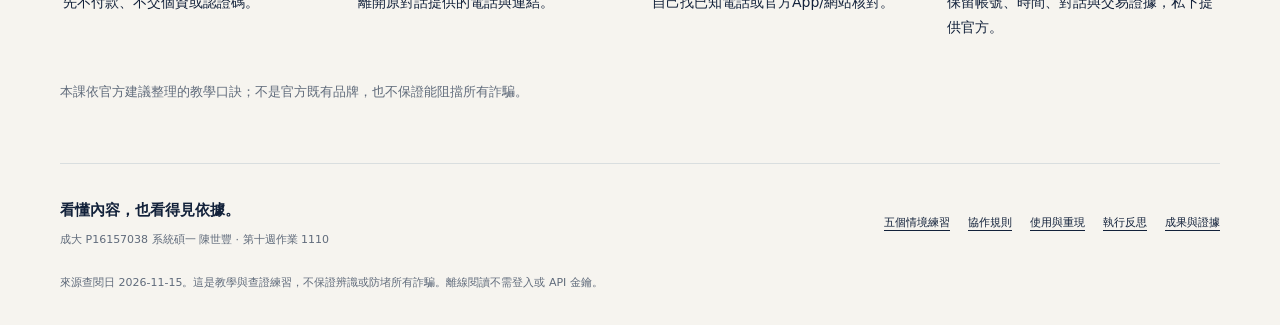
==== commit 5dde2f5d: "Finalize practice evidence access and selected proof screenshots" ====
--- a/index.html
+++ b/index.html
@@ -8,7 +8,7 @@
 @media(max-width:950px){.home-hero{gap:32px}.hero-copy h1{font-size:49px}.header-inner nav{gap:17px}.fact-strip>div{padding-inline:13px;gap:10px}.wiki-layout{grid-template-columns:230px 1fr;gap:18px}.wiki-article{padding:26px}.trace-path{gap:8px}.trace-stage{padding:15px}.evidence-hero{gap:35px;grid-template-columns:1fr 235px}.check-grid{gap:12px}.check-card{padding:19px}.entry-card{padding:22px}.return-lanes{grid-template-columns:1fr}.stop-rules{gap:30px}}
 @media(max-width:720px){html{scroll-padding-top:124px}.wrap,.header-inner{width:calc(100% - 36px)}.header-inner{min-height:110px;align-items:start;flex-direction:column;gap:8px;padding-top:15px}.brand{font-size:17px}.brand-symbol{width:33px;height:33px;font-size:20px}.brand small{font-size:8px}.header-inner nav{width:100%;justify-content:space-between;gap:10px}.header-inner nav a{font-size:11px;padding-block:8px 12px}.home-hero{grid-template-columns:1fr;padding-block:36px 42px;gap:31px}.hero-copy h1{font-size:43px;letter-spacing:-.06em;line-height:1.3;margin-block:18px}.hero-lead{font-size:16px;max-width:34ch}.hero-note{font-size:10px}.actions{gap:16px;margin-top:23px}.button{font-size:12px;padding:12px 15px}.text-link{font-size:12px}.signal-demo{padding:21px;border-radius:18px}.demo-top{padding-bottom:17px}.contact-row{padding-block:17px}.voice-bubble{padding:17px}.voice-bubble p{font-size:16px}.wave{gap:5px}.wave i{width:4px}.section,.learning-route,.verification-block{padding-block:35px}.section-heading{display:block;margin-bottom:21px}.section-heading>p{margin-top:12px;max-width:40ch}.section-heading>a{display:inline-block;margin-top:14px}.section-heading h2,h2{font-size:26px}.entry-grid,.requirement-grid,.check-grid,.repair-grid,.proof-grid{grid-template-columns:1fr}.entry-card h3{margin-top:15px;font-size:22px}.entry-card>b{margin-top:18px}.fact-strip{grid-template-columns:repeat(2,1fr);gap:17px 0;padding-block:20px}.fact-strip>div{padding-inline:15px}.fact-strip>div:nth-child(2){border-right:0}.fact-strip>div:nth-child(3){padding-left:0}.fact-strip b{font-size:31px}.verify-grid{grid-template-columns:repeat(2,1fr);gap:16px}.verify-step{padding-top:13px}.verify-step>span{font-size:31px}.verify-step p{font-size:12px}.site-footer{grid-template-columns:1fr;padding-block:25px}.footer-links{gap:16px}.footer-note{grid-column:auto}.page-hero{padding-block:35px}.page-hero h1{font-size:41px}.lead{font-size:16px;margin-top:20px}.evidence-hero{grid-template-columns:1fr;gap:25px}.evidence-stamp{padding:21px;gap:10px}.evidence-stamp b{font-size:27px}.evidence-stamp b br{display:none}.requirement-card{padding:22px}.trace-control{display:block;padding:18px}.trace-control label{display:block;margin-bottom:12px}.trace-control select{display:block;font-size:12px;width:100%}.trace-control>span{display:block;margin-top:9px}.trace-title{padding:21px}.trace-title h3{font-size:24px}.trace-path{grid-template-columns:1fr}.trace-stage{padding:17px}.trace-claim{padding:18px}.trace-claim p{font-size:14px}.source-cite{display:block}.source-cite>a{display:block;margin-top:6px}.query-card{padding:19px}.check-card h3{font-size:24px}.check-card time{margin-top:10px}.record-details summary{font-size:12px;padding:16px}.proof-title{padding:17px}.proof-image-link{aspect-ratio:1.5}.provenance-note>p{font-size:13px}.wiki-intro{display:block;padding-block:29px}.page-heading{font-size:29px}.intro-copy{font-size:13px}.inline-callout{display:block;margin-top:18px;padding:14px 16px}.inline-callout>b{display:inline;margin-left:13px}.wiki-layout{grid-template-columns:1fr;gap:21px}.wiki-sidebar{position:static}.sidebar-top{padding:16px}.sidebar-top .meta{margin-top:6px}#wiki-list{max-height:200px;padding:8px 10px}.wiki-nav-link{padding:8px 9px}.sidebar-footer{padding:12px 16px}.sidebar-footer p{margin-top:6px}.wiki-article{padding:23px 20px}.article-tools{gap:11px;margin-bottom:22px;padding-bottom:18px}.article-tools>a{margin-left:0}.document h1{font-size:29px}.document h2{font-size:22px}.document p,.document li{font-size:14px}.source-profile{padding:18px}.profile-row{grid-template-columns:67px 1fr;gap:10px}.boundary{padding:17px}.claim-item>div{gap:9px}.graph-board{grid-template-columns:1fr;gap:28px}.graph-phase:not(:last-child)::after{content:'↓';right:50%;top:auto;bottom:-31px}.graph-phase{padding:19px}.return-lanes{margin-top:20px}.node-detail>summary{padding:17px;font-size:14px}.node-detail>summary>span{margin-right:13px}.node-content{padding:0 18px 20px}.node-content dl>div{grid-template-columns:77px 1fr;gap:9px}.node-content dd{font-size:12px}.stop-rules{grid-template-columns:1fr;gap:20px}th,td{padding:12px 10px;font-size:11px}}
 @media(prefers-reduced-motion:reduce){html{scroll-behavior:auto}*{transition:none!important}}@media print{.site-header,.skip-link,.wiki-sidebar,.actions{display:none}.wrap{width:100%;max-width:none}.wiki-layout{display:block}.wiki-article{border:0;padding:0}.section{break-inside:avoid;padding-block:20px}.site-footer{margin-top:20px}.proof-card{break-inside:avoid}body{background:white}}
-</style></head><body class="portal-page"><a class="skip-link" href="#main">跳至主要內容</a><header class="site-header"><div class="header-inner"><a class="brand" href="index.html"><span class="brand-symbol" aria-hidden="true">S<span>／</span></span><span>先查證<small>AI 深偽與社群詐騙</small></span></a><nav aria-label="主要導覽"><a href="deck.html">開始上課</a><a href="practice.html">情境練習</a><a href="wiki.html">知識 Wiki</a><a href="evidence.html">證據對照</a><a href="workflow.html">製作流程</a></nav></div></header><main id="main"><section class="home-hero wrap"><div class="hero-copy"><p class="eyebrow"><span class="status-dot"></span> 給在臺灣生活的 GEN Z</p><h1>聲音很像，<br>也先別急著<span>相信。</span></h1><p class="hero-lead">一堂看懂 AI 深偽與社群詐騙的入門課。從熟悉的聲音、帳號與影片，練習先查證，再決定下一步。</p><div class="actions"><a href="deck.html" class="button button-primary">開始 14 頁教學 ↗</a><a href="practice.html" class="button">直接練習 5 個情境 ↗</a><a href="evidence.html#slide=s06" class="text-link">看內容依據 →</a></div><p class="hero-note">14 頁課程含 2 題；情境練習區共 5 題（含原 2 題）</p></div><div class="signal-demo" aria-label="教學模擬：自稱室友的急迫轉帳訊息"><div class="demo-top"><span class="tiny-label">一段熟悉的聲音</span><span class="demo-chip">教學模擬</span></div><div class="contact-row"><span class="avatar" aria-hidden="true">?</span><div><b>自稱室友</b><span>熟悉，不等於已驗證</span></div><span class="voice-mark" aria-hidden="true">◉</span></div><div class="voice-bubble"><div class="wave" aria-hidden="true"><i style="--bar:10px"></i><i style="--bar:22px"></i><i style="--bar:35px"></i><i style="--bar:17px"></i><i style="--bar:42px"></i><i style="--bar:29px"></i><i style="--bar:48px"></i><i style="--bar:25px"></i><i style="--bar:15px"></i><i style="--bar:33px"></i><i style="--bar:42px"></i><i style="--bar:20px"></i><i style="--bar:12px"></i><i style="--bar:26px"></i><i style="--bar:38px"></i><i style="--bar:18px"></i><i style="--bar:30px"></i><i style="--bar:14px"></i></div><p>「我換手機了，現在急著付錢。先幫我轉一下，不要打給別人。」</p></div><div class="signal-flags"><span>急著付款</span><span>更換聯絡方式</span><span>不要告訴別人</span></div><div class="demo-answer"><span aria-hidden="true">↗</span><p><b>先離開對方的查證路線。</b>使用原本已知的電話，另外聯絡本人。</p></div><p class="demo-caption">情境來自第 7 頁練習，並非真實聊天室或受害者紀錄。</p></div></section><section class="wrap learning-route"><div class="section-heading"><div><p class="eyebrow">YOUR LEARNING PATH</p><h2>先學會判斷，再練習查證。</h2></div><p>三個入口，各自回答一個問題。</p></div><div class="entry-grid"><a href="deck.html" class="entry-card"><span class="entry-index">01 / LEARN</span><h3>遇到這種訊息，我該怎麼做？</h3><p>從概念、案例到情境題，學會辨識要求與選擇下一步。</p><b>進入教學簡報 ↗</b></a><a href="wiki.html" class="entry-card"><span class="entry-index">02 / UNDERSTAND</span><h3>我想再弄懂一個概念。</h3><p>從六個綜合主題閱讀，也能回看八份來源的日期與限制。</p><b>閱讀知識 Wiki ↗</b></a><a href="evidence.html" class="entry-card entry-evidence"><span class="entry-index">03 / VERIFY</span><h3>這些內容有什麼依據？</h3><p>選一張投影片，沿著知識頁、主張和來源逐項核對。</p><b>打開證據對照 ↗</b></a></div></section><section class="wrap fact-strip"><div><b>08</b><span>份已核讀官方資料</span></div><div><b>06</b><span>頁跨來源知識</span></div><div><b>14</b><span>頁有來源的教學</span></div><div><b>05</b><span>道可選模擬情境</span></div></section><section class="wrap verification-block"><div class="section-heading"><div><p class="eyebrow">TAKE IT WITH YOU</p><h2>把查證變成四個動作。</h2></div><a href="deck.html#s11" class="text-link">在課程裡練習 →</a></div><div class="verify-grid"><article class="verify-step"><span>停</span><p>先不付款、不交個資或認證碼。</p></article><article class="verify-step"><span>離</span><p>離開原對話提供的電話與連結。</p></article><article class="verify-step"><span>查</span><p>自己找已知電話或官方App/網站核對。</p></article><article class="verify-step"><span>留</span><p>保留帳號、時間、對話與交易證據，私下提供官方。</p></article></div><p class="meta">本課依官方建議整理的教學口訣；不是官方既有品牌，也不保證能阻擋所有詐騙。</p></section></main><footer class="site-footer wrap"><div><b>看懂內容，也看得見依據。</b><p>成大 P16157038 系統碩一 陳世豐 · 第十週作業 1110</p></div><div class="footer-links"><a href="practice.html" class="">五個情境練習</a><a href="practice.html" class="">五個情境練習</a><a href="AGENTS.md" class="">協作規則</a><a href="README.md" class="">使用與重現</a><a href="reflection.md" class="">執行反思</a><a href="evidence.html" class="">成果與證據</a></div><p class="footer-note">來源查閱日 2026-11-15。這是教學與查證練習，不保證辨識或防堵所有詐騙。離線閱讀不需登入或 API 金鑰。</p></footer><script>/* Offline portal enhancements. Source and evidence JSON are embedded by the renderer. */
+</style></head><body class="portal-page"><a class="skip-link" href="#main">跳至主要內容</a><header class="site-header"><div class="header-inner"><a class="brand" href="index.html"><span class="brand-symbol" aria-hidden="true">S<span>／</span></span><span>先查證<small>AI 深偽與社群詐騙</small></span></a><nav aria-label="主要導覽"><a href="deck.html">開始上課</a><a href="practice.html">情境練習</a><a href="wiki.html">知識 Wiki</a><a href="evidence.html">證據對照</a><a href="workflow.html">製作流程</a></nav></div></header><main id="main"><section class="home-hero wrap"><div class="hero-copy"><p class="eyebrow"><span class="status-dot"></span> 給在臺灣生活的 GEN Z</p><h1>聲音很像，<br>也先別急著<span>相信。</span></h1><p class="hero-lead">一堂看懂 AI 深偽與社群詐騙的入門課。從熟悉的聲音、帳號與影片，練習先查證，再決定下一步。</p><div class="actions"><a href="deck.html" class="button button-primary">開始 14 頁教學 ↗</a><a href="practice.html" class="button">直接練習 5 個情境 ↗</a><a href="evidence.html#slide=s06" class="text-link">看內容依據 →</a></div><p class="hero-note">14 頁課程含 2 題；情境練習區共 5 題（含原 2 題）</p></div><div class="signal-demo" aria-label="教學模擬：自稱室友的急迫轉帳訊息"><div class="demo-top"><span class="tiny-label">一段熟悉的聲音</span><span class="demo-chip">教學模擬</span></div><div class="contact-row"><span class="avatar" aria-hidden="true">?</span><div><b>自稱室友</b><span>熟悉，不等於已驗證</span></div><span class="voice-mark" aria-hidden="true">◉</span></div><div class="voice-bubble"><div class="wave" aria-hidden="true"><i style="--bar:10px"></i><i style="--bar:22px"></i><i style="--bar:35px"></i><i style="--bar:17px"></i><i style="--bar:42px"></i><i style="--bar:29px"></i><i style="--bar:48px"></i><i style="--bar:25px"></i><i style="--bar:15px"></i><i style="--bar:33px"></i><i style="--bar:42px"></i><i style="--bar:20px"></i><i style="--bar:12px"></i><i style="--bar:26px"></i><i style="--bar:38px"></i><i style="--bar:18px"></i><i style="--bar:30px"></i><i style="--bar:14px"></i></div><p>「我換手機了，現在急著付錢。先幫我轉一下，不要打給別人。」</p></div><div class="signal-flags"><span>急著付款</span><span>更換聯絡方式</span><span>不要告訴別人</span></div><div class="demo-answer"><span aria-hidden="true">↗</span><p><b>先離開對方的查證路線。</b>使用原本已知的電話，另外聯絡本人。</p></div><p class="demo-caption">情境來自第 7 頁練習，並非真實聊天室或受害者紀錄。</p></div></section><section class="wrap learning-route"><div class="section-heading"><div><p class="eyebrow">YOUR LEARNING PATH</p><h2>先學會判斷，再練習查證。</h2></div><p>三個入口，各自回答一個問題。</p></div><div class="entry-grid"><a href="deck.html" class="entry-card"><span class="entry-index">01 / LEARN</span><h3>遇到這種訊息，我該怎麼做？</h3><p>從概念、案例到情境題，學會辨識要求與選擇下一步。</p><b>進入教學簡報 ↗</b></a><a href="wiki.html" class="entry-card"><span class="entry-index">02 / UNDERSTAND</span><h3>我想再弄懂一個概念。</h3><p>從六個綜合主題閱讀，也能回看八份來源的日期與限制。</p><b>閱讀知識 Wiki ↗</b></a><a href="evidence.html" class="entry-card entry-evidence"><span class="entry-index">03 / VERIFY</span><h3>這些內容有什麼依據？</h3><p>選一張投影片，沿著知識頁、主張和來源逐項核對。</p><b>打開證據對照 ↗</b></a></div></section><section class="wrap fact-strip"><div><b>08</b><span>份已核讀官方資料</span></div><div><b>06</b><span>頁跨來源知識</span></div><div><b>14</b><span>頁有來源的教學</span></div><div><b>05</b><span>道可選模擬情境</span></div></section><section class="wrap verification-block"><div class="section-heading"><div><p class="eyebrow">TAKE IT WITH YOU</p><h2>把查證變成四個動作。</h2></div><a href="deck.html#s11" class="text-link">在課程裡練習 →</a></div><div class="verify-grid"><article class="verify-step"><span>停</span><p>先不付款、不交個資或認證碼。</p></article><article class="verify-step"><span>離</span><p>離開原對話提供的電話與連結。</p></article><article class="verify-step"><span>查</span><p>自己找已知電話或官方App/網站核對。</p></article><article class="verify-step"><span>留</span><p>保留帳號、時間、對話與交易證據，私下提供官方。</p></article></div><p class="meta">本課依官方建議整理的教學口訣；不是官方既有品牌，也不保證能阻擋所有詐騙。</p></section></main><footer class="site-footer wrap"><div><b>看懂內容，也看得見依據。</b><p>成大 P16157038 系統碩一 陳世豐 · 第十週作業 1110</p></div><div class="footer-links"><a href="practice.html" class="">五個情境練習</a><a href="AGENTS.md" class="">協作規則</a><a href="README.md" class="">使用與重現</a><a href="reflection.md" class="">執行反思</a><a href="evidence.html" class="">成果與證據</a></div><p class="footer-note">來源查閱日 2026-11-15。這是教學與查證練習，不保證辨識或防堵所有詐騙。離線閱讀不需登入或 API 金鑰。</p></footer><script>/* Offline portal enhancements. Source and evidence JSON are embedded by the renderer. */
 (() => {
   "use strict";
   const byId = (id) => document.getElementById(id);
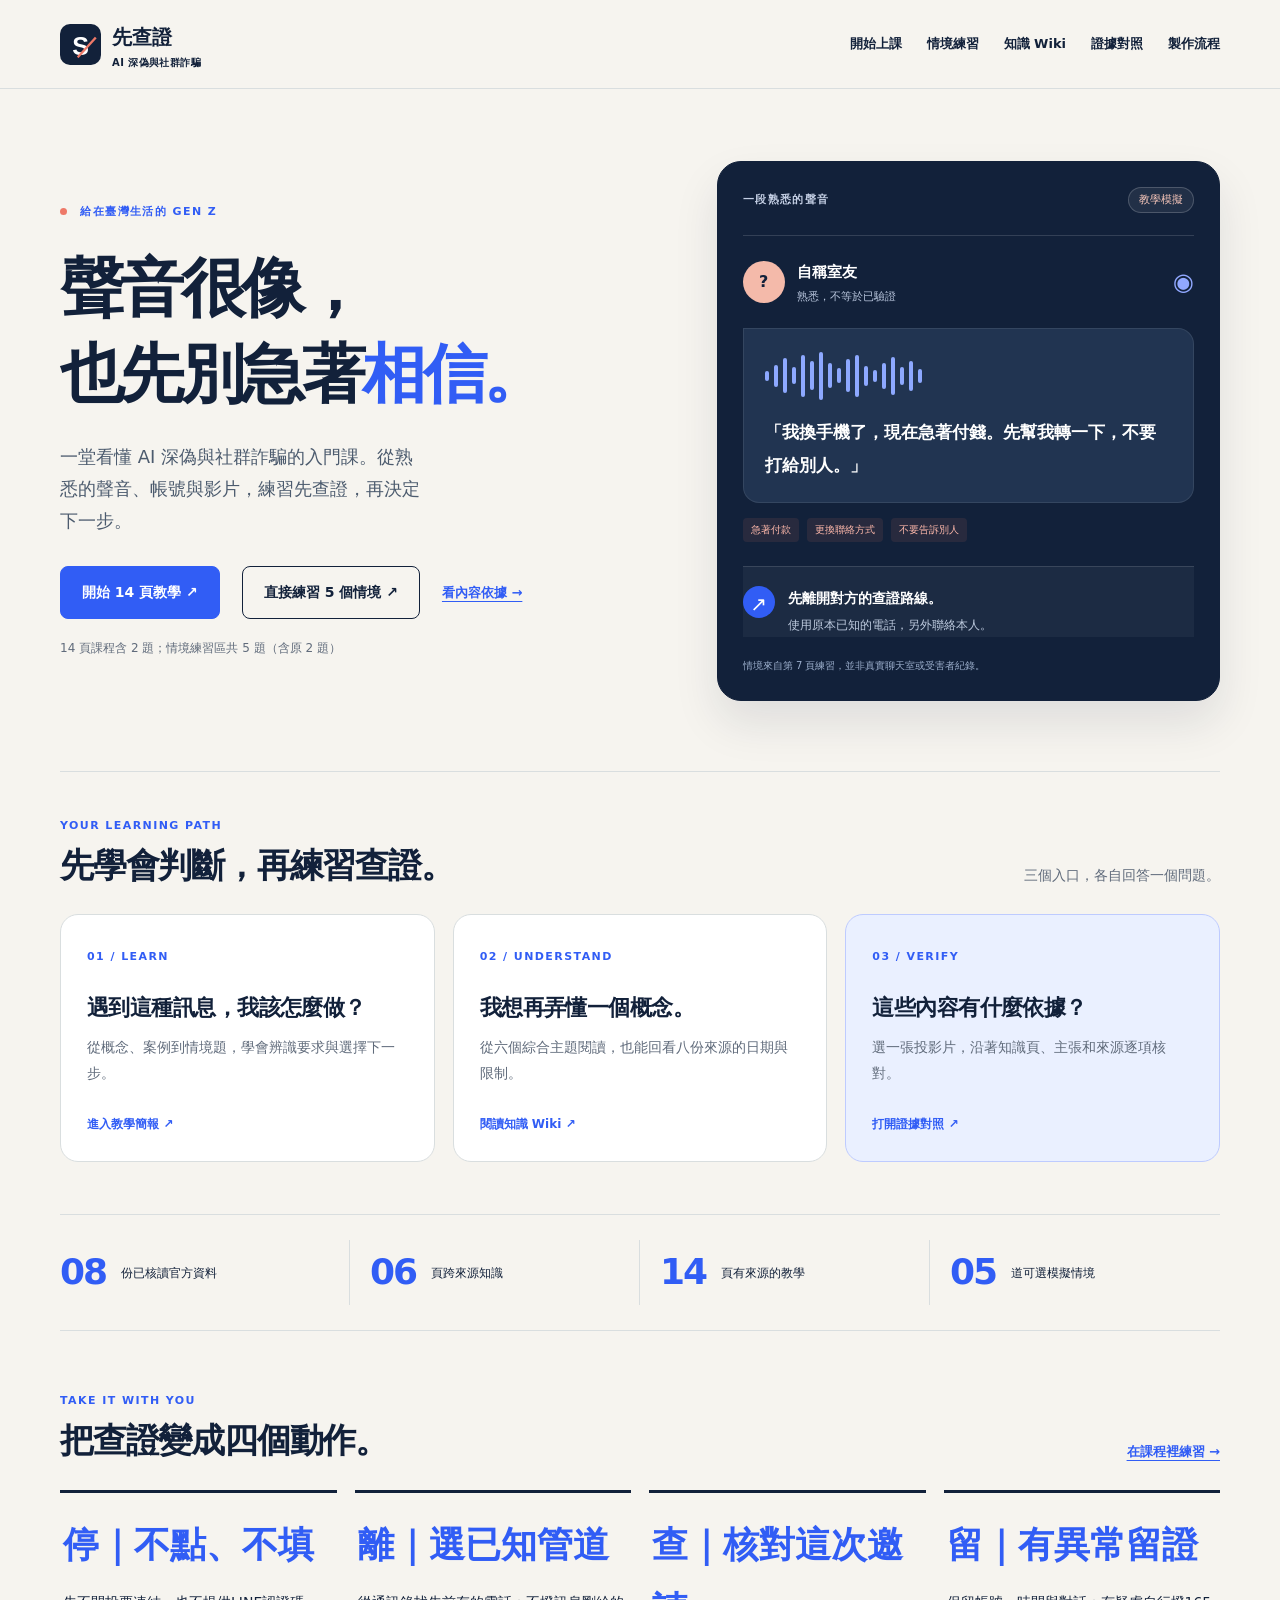
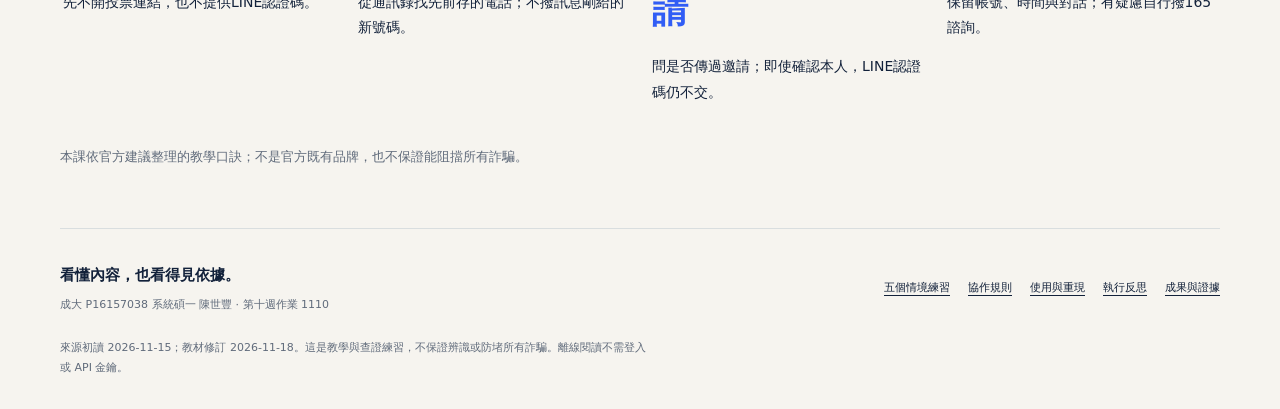
==== commit b40839d2: "Deliver source-grounded teaching revision with reasoning practice and verified workflow" ====
--- a/index.html
+++ b/index.html
@@ -8,7 +8,7 @@
 @media(max-width:950px){.home-hero{gap:32px}.hero-copy h1{font-size:49px}.header-inner nav{gap:17px}.fact-strip>div{padding-inline:13px;gap:10px}.wiki-layout{grid-template-columns:230px 1fr;gap:18px}.wiki-article{padding:26px}.trace-path{gap:8px}.trace-stage{padding:15px}.evidence-hero{gap:35px;grid-template-columns:1fr 235px}.check-grid{gap:12px}.check-card{padding:19px}.entry-card{padding:22px}.return-lanes{grid-template-columns:1fr}.stop-rules{gap:30px}}
 @media(max-width:720px){html{scroll-padding-top:124px}.wrap,.header-inner{width:calc(100% - 36px)}.header-inner{min-height:110px;align-items:start;flex-direction:column;gap:8px;padding-top:15px}.brand{font-size:17px}.brand-symbol{width:33px;height:33px;font-size:20px}.brand small{font-size:8px}.header-inner nav{width:100%;justify-content:space-between;gap:10px}.header-inner nav a{font-size:11px;padding-block:8px 12px}.home-hero{grid-template-columns:1fr;padding-block:36px 42px;gap:31px}.hero-copy h1{font-size:43px;letter-spacing:-.06em;line-height:1.3;margin-block:18px}.hero-lead{font-size:16px;max-width:34ch}.hero-note{font-size:10px}.actions{gap:16px;margin-top:23px}.button{font-size:12px;padding:12px 15px}.text-link{font-size:12px}.signal-demo{padding:21px;border-radius:18px}.demo-top{padding-bottom:17px}.contact-row{padding-block:17px}.voice-bubble{padding:17px}.voice-bubble p{font-size:16px}.wave{gap:5px}.wave i{width:4px}.section,.learning-route,.verification-block{padding-block:35px}.section-heading{display:block;margin-bottom:21px}.section-heading>p{margin-top:12px;max-width:40ch}.section-heading>a{display:inline-block;margin-top:14px}.section-heading h2,h2{font-size:26px}.entry-grid,.requirement-grid,.check-grid,.repair-grid,.proof-grid{grid-template-columns:1fr}.entry-card h3{margin-top:15px;font-size:22px}.entry-card>b{margin-top:18px}.fact-strip{grid-template-columns:repeat(2,1fr);gap:17px 0;padding-block:20px}.fact-strip>div{padding-inline:15px}.fact-strip>div:nth-child(2){border-right:0}.fact-strip>div:nth-child(3){padding-left:0}.fact-strip b{font-size:31px}.verify-grid{grid-template-columns:repeat(2,1fr);gap:16px}.verify-step{padding-top:13px}.verify-step>span{font-size:31px}.verify-step p{font-size:12px}.site-footer{grid-template-columns:1fr;padding-block:25px}.footer-links{gap:16px}.footer-note{grid-column:auto}.page-hero{padding-block:35px}.page-hero h1{font-size:41px}.lead{font-size:16px;margin-top:20px}.evidence-hero{grid-template-columns:1fr;gap:25px}.evidence-stamp{padding:21px;gap:10px}.evidence-stamp b{font-size:27px}.evidence-stamp b br{display:none}.requirement-card{padding:22px}.trace-control{display:block;padding:18px}.trace-control label{display:block;margin-bottom:12px}.trace-control select{display:block;font-size:12px;width:100%}.trace-control>span{display:block;margin-top:9px}.trace-title{padding:21px}.trace-title h3{font-size:24px}.trace-path{grid-template-columns:1fr}.trace-stage{padding:17px}.trace-claim{padding:18px}.trace-claim p{font-size:14px}.source-cite{display:block}.source-cite>a{display:block;margin-top:6px}.query-card{padding:19px}.check-card h3{font-size:24px}.check-card time{margin-top:10px}.record-details summary{font-size:12px;padding:16px}.proof-title{padding:17px}.proof-image-link{aspect-ratio:1.5}.provenance-note>p{font-size:13px}.wiki-intro{display:block;padding-block:29px}.page-heading{font-size:29px}.intro-copy{font-size:13px}.inline-callout{display:block;margin-top:18px;padding:14px 16px}.inline-callout>b{display:inline;margin-left:13px}.wiki-layout{grid-template-columns:1fr;gap:21px}.wiki-sidebar{position:static}.sidebar-top{padding:16px}.sidebar-top .meta{margin-top:6px}#wiki-list{max-height:200px;padding:8px 10px}.wiki-nav-link{padding:8px 9px}.sidebar-footer{padding:12px 16px}.sidebar-footer p{margin-top:6px}.wiki-article{padding:23px 20px}.article-tools{gap:11px;margin-bottom:22px;padding-bottom:18px}.article-tools>a{margin-left:0}.document h1{font-size:29px}.document h2{font-size:22px}.document p,.document li{font-size:14px}.source-profile{padding:18px}.profile-row{grid-template-columns:67px 1fr;gap:10px}.boundary{padding:17px}.claim-item>div{gap:9px}.graph-board{grid-template-columns:1fr;gap:28px}.graph-phase:not(:last-child)::after{content:'↓';right:50%;top:auto;bottom:-31px}.graph-phase{padding:19px}.return-lanes{margin-top:20px}.node-detail>summary{padding:17px;font-size:14px}.node-detail>summary>span{margin-right:13px}.node-content{padding:0 18px 20px}.node-content dl>div{grid-template-columns:77px 1fr;gap:9px}.node-content dd{font-size:12px}.stop-rules{grid-template-columns:1fr;gap:20px}th,td{padding:12px 10px;font-size:11px}}
 @media(prefers-reduced-motion:reduce){html{scroll-behavior:auto}*{transition:none!important}}@media print{.site-header,.skip-link,.wiki-sidebar,.actions{display:none}.wrap{width:100%;max-width:none}.wiki-layout{display:block}.wiki-article{border:0;padding:0}.section{break-inside:avoid;padding-block:20px}.site-footer{margin-top:20px}.proof-card{break-inside:avoid}body{background:white}}
-</style></head><body class="portal-page"><a class="skip-link" href="#main">跳至主要內容</a><header class="site-header"><div class="header-inner"><a class="brand" href="index.html"><span class="brand-symbol" aria-hidden="true">S<span>／</span></span><span>先查證<small>AI 深偽與社群詐騙</small></span></a><nav aria-label="主要導覽"><a href="deck.html">開始上課</a><a href="practice.html">情境練習</a><a href="wiki.html">知識 Wiki</a><a href="evidence.html">證據對照</a><a href="workflow.html">製作流程</a></nav></div></header><main id="main"><section class="home-hero wrap"><div class="hero-copy"><p class="eyebrow"><span class="status-dot"></span> 給在臺灣生活的 GEN Z</p><h1>聲音很像，<br>也先別急著<span>相信。</span></h1><p class="hero-lead">一堂看懂 AI 深偽與社群詐騙的入門課。從熟悉的聲音、帳號與影片，練習先查證，再決定下一步。</p><div class="actions"><a href="deck.html" class="button button-primary">開始 14 頁教學 ↗</a><a href="practice.html" class="button">直接練習 5 個情境 ↗</a><a href="evidence.html#slide=s06" class="text-link">看內容依據 →</a></div><p class="hero-note">14 頁課程含 2 題；情境練習區共 5 題（含原 2 題）</p></div><div class="signal-demo" aria-label="教學模擬：自稱室友的急迫轉帳訊息"><div class="demo-top"><span class="tiny-label">一段熟悉的聲音</span><span class="demo-chip">教學模擬</span></div><div class="contact-row"><span class="avatar" aria-hidden="true">?</span><div><b>自稱室友</b><span>熟悉，不等於已驗證</span></div><span class="voice-mark" aria-hidden="true">◉</span></div><div class="voice-bubble"><div class="wave" aria-hidden="true"><i style="--bar:10px"></i><i style="--bar:22px"></i><i style="--bar:35px"></i><i style="--bar:17px"></i><i style="--bar:42px"></i><i style="--bar:29px"></i><i style="--bar:48px"></i><i style="--bar:25px"></i><i style="--bar:15px"></i><i style="--bar:33px"></i><i style="--bar:42px"></i><i style="--bar:20px"></i><i style="--bar:12px"></i><i style="--bar:26px"></i><i style="--bar:38px"></i><i style="--bar:18px"></i><i style="--bar:30px"></i><i style="--bar:14px"></i></div><p>「我換手機了，現在急著付錢。先幫我轉一下，不要打給別人。」</p></div><div class="signal-flags"><span>急著付款</span><span>更換聯絡方式</span><span>不要告訴別人</span></div><div class="demo-answer"><span aria-hidden="true">↗</span><p><b>先離開對方的查證路線。</b>使用原本已知的電話，另外聯絡本人。</p></div><p class="demo-caption">情境來自第 7 頁練習，並非真實聊天室或受害者紀錄。</p></div></section><section class="wrap learning-route"><div class="section-heading"><div><p class="eyebrow">YOUR LEARNING PATH</p><h2>先學會判斷，再練習查證。</h2></div><p>三個入口，各自回答一個問題。</p></div><div class="entry-grid"><a href="deck.html" class="entry-card"><span class="entry-index">01 / LEARN</span><h3>遇到這種訊息，我該怎麼做？</h3><p>從概念、案例到情境題，學會辨識要求與選擇下一步。</p><b>進入教學簡報 ↗</b></a><a href="wiki.html" class="entry-card"><span class="entry-index">02 / UNDERSTAND</span><h3>我想再弄懂一個概念。</h3><p>從六個綜合主題閱讀，也能回看八份來源的日期與限制。</p><b>閱讀知識 Wiki ↗</b></a><a href="evidence.html" class="entry-card entry-evidence"><span class="entry-index">03 / VERIFY</span><h3>這些內容有什麼依據？</h3><p>選一張投影片，沿著知識頁、主張和來源逐項核對。</p><b>打開證據對照 ↗</b></a></div></section><section class="wrap fact-strip"><div><b>08</b><span>份已核讀官方資料</span></div><div><b>06</b><span>頁跨來源知識</span></div><div><b>14</b><span>頁有來源的教學</span></div><div><b>05</b><span>道可選模擬情境</span></div></section><section class="wrap verification-block"><div class="section-heading"><div><p class="eyebrow">TAKE IT WITH YOU</p><h2>把查證變成四個動作。</h2></div><a href="deck.html#s11" class="text-link">在課程裡練習 →</a></div><div class="verify-grid"><article class="verify-step"><span>停</span><p>先不付款、不交個資或認證碼。</p></article><article class="verify-step"><span>離</span><p>離開原對話提供的電話與連結。</p></article><article class="verify-step"><span>查</span><p>自己找已知電話或官方App/網站核對。</p></article><article class="verify-step"><span>留</span><p>保留帳號、時間、對話與交易證據，私下提供官方。</p></article></div><p class="meta">本課依官方建議整理的教學口訣；不是官方既有品牌，也不保證能阻擋所有詐騙。</p></section></main><footer class="site-footer wrap"><div><b>看懂內容，也看得見依據。</b><p>成大 P16157038 系統碩一 陳世豐 · 第十週作業 1110</p></div><div class="footer-links"><a href="practice.html" class="">五個情境練習</a><a href="AGENTS.md" class="">協作規則</a><a href="README.md" class="">使用與重現</a><a href="reflection.md" class="">執行反思</a><a href="evidence.html" class="">成果與證據</a></div><p class="footer-note">來源查閱日 2026-11-15。這是教學與查證練習，不保證辨識或防堵所有詐騙。離線閱讀不需登入或 API 金鑰。</p></footer><script>/* Offline portal enhancements. Source and evidence JSON are embedded by the renderer. */
+</style></head><body class="portal-page"><a class="skip-link" href="#main">跳至主要內容</a><header class="site-header"><div class="header-inner"><a class="brand" href="index.html"><span class="brand-symbol" aria-hidden="true">S<span>／</span></span><span>先查證<small>AI 深偽與社群詐騙</small></span></a><nav aria-label="主要導覽"><a href="deck.html">開始上課</a><a href="practice.html">情境練習</a><a href="wiki.html">知識 Wiki</a><a href="evidence.html">證據對照</a><a href="workflow.html">製作流程</a></nav></div></header><main id="main"><section class="home-hero wrap"><div class="hero-copy"><p class="eyebrow"><span class="status-dot"></span> 給在臺灣生活的 GEN Z</p><h1>聲音很像，<br>也先別急著<span>相信。</span></h1><p class="hero-lead">一堂看懂 AI 深偽與社群詐騙的入門課。從熟悉的聲音、帳號與影片，練習先查證，再決定下一步。</p><div class="actions"><a href="deck.html" class="button button-primary">開始 14 頁教學 ↗</a><a href="practice.html" class="button">直接練習 5 個情境 ↗</a><a href="evidence.html#slide=s06" class="text-link">看內容依據 →</a></div><p class="hero-note">14 頁課程含 2 題；情境練習區共 5 題（含原 2 題）</p></div><div class="signal-demo" aria-label="教學模擬：自稱室友的急迫轉帳訊息"><div class="demo-top"><span class="tiny-label">一段熟悉的聲音</span><span class="demo-chip">教學模擬</span></div><div class="contact-row"><span class="avatar" aria-hidden="true">?</span><div><b>自稱室友</b><span>熟悉，不等於已驗證</span></div><span class="voice-mark" aria-hidden="true">◉</span></div><div class="voice-bubble"><div class="wave" aria-hidden="true"><i style="--bar:10px"></i><i style="--bar:22px"></i><i style="--bar:35px"></i><i style="--bar:17px"></i><i style="--bar:42px"></i><i style="--bar:29px"></i><i style="--bar:48px"></i><i style="--bar:25px"></i><i style="--bar:15px"></i><i style="--bar:33px"></i><i style="--bar:42px"></i><i style="--bar:20px"></i><i style="--bar:12px"></i><i style="--bar:26px"></i><i style="--bar:38px"></i><i style="--bar:18px"></i><i style="--bar:30px"></i><i style="--bar:14px"></i></div><p>「我換手機了，現在急著付錢。先幫我轉一下，不要打給別人。」</p></div><div class="signal-flags"><span>急著付款</span><span>更換聯絡方式</span><span>不要告訴別人</span></div><div class="demo-answer"><span aria-hidden="true">↗</span><p><b>先離開對方的查證路線。</b>使用原本已知的電話，另外聯絡本人。</p></div><p class="demo-caption">情境來自第 7 頁練習，並非真實聊天室或受害者紀錄。</p></div></section><section class="wrap learning-route"><div class="section-heading"><div><p class="eyebrow">YOUR LEARNING PATH</p><h2>先學會判斷，再練習查證。</h2></div><p>三個入口，各自回答一個問題。</p></div><div class="entry-grid"><a href="deck.html" class="entry-card"><span class="entry-index">01 / LEARN</span><h3>遇到這種訊息，我該怎麼做？</h3><p>從概念、案例到情境題，學會辨識要求與選擇下一步。</p><b>進入教學簡報 ↗</b></a><a href="wiki.html" class="entry-card"><span class="entry-index">02 / UNDERSTAND</span><h3>我想再弄懂一個概念。</h3><p>從六個綜合主題閱讀，也能回看八份來源的日期與限制。</p><b>閱讀知識 Wiki ↗</b></a><a href="evidence.html" class="entry-card entry-evidence"><span class="entry-index">03 / VERIFY</span><h3>這些內容有什麼依據？</h3><p>選一張投影片，沿著知識頁、主張和來源逐項核對。</p><b>打開證據對照 ↗</b></a></div></section><section class="wrap fact-strip"><div><b>08</b><span>份已核讀官方資料</span></div><div><b>06</b><span>頁跨來源知識</span></div><div><b>14</b><span>頁有來源的教學</span></div><div><b>05</b><span>道可選模擬情境</span></div></section><section class="wrap verification-block"><div class="section-heading"><div><p class="eyebrow">TAKE IT WITH YOU</p><h2>把查證變成四個動作。</h2></div><a href="deck.html#s11" class="text-link">在課程裡練習 →</a></div><div class="verify-grid"><article class="verify-step"><span>停｜不點、不填</span><p>先不開投票連結，也不提供LINE認證碼。</p></article><article class="verify-step"><span>離｜選已知管道</span><p>從通訊錄找先前存的電話；不撥訊息剛給的新號碼。</p></article><article class="verify-step"><span>查｜核對這次邀請</span><p>問是否傳過邀請；即使確認本人，LINE認證碼仍不交。</p></article><article class="verify-step"><span>留｜有異常留證</span><p>保留帳號、時間與對話；有疑慮自行撥165諮詢。</p></article></div><p class="meta">本課依官方建議整理的教學口訣；不是官方既有品牌，也不保證能阻擋所有詐騙。</p></section></main><footer class="site-footer wrap"><div><b>看懂內容，也看得見依據。</b><p>成大 P16157038 系統碩一 陳世豐 · 第十週作業 1110</p></div><div class="footer-links"><a href="practice.html" class="">五個情境練習</a><a href="AGENTS.md" class="">協作規則</a><a href="README.md" class="">使用與重現</a><a href="reflection.md" class="">執行反思</a><a href="evidence.html" class="">成果與證據</a></div><p class="footer-note">來源初讀 2026-11-15；教材修訂 2026-11-18。這是教學與查證練習，不保證辨識或防堵所有詐騙。離線閱讀不需登入或 API 金鑰。</p></footer><script>/* Offline portal enhancements. Source and evidence JSON are embedded by the renderer. */
 (() => {
   "use strict";
   const byId = (id) => document.getElementById(id);
